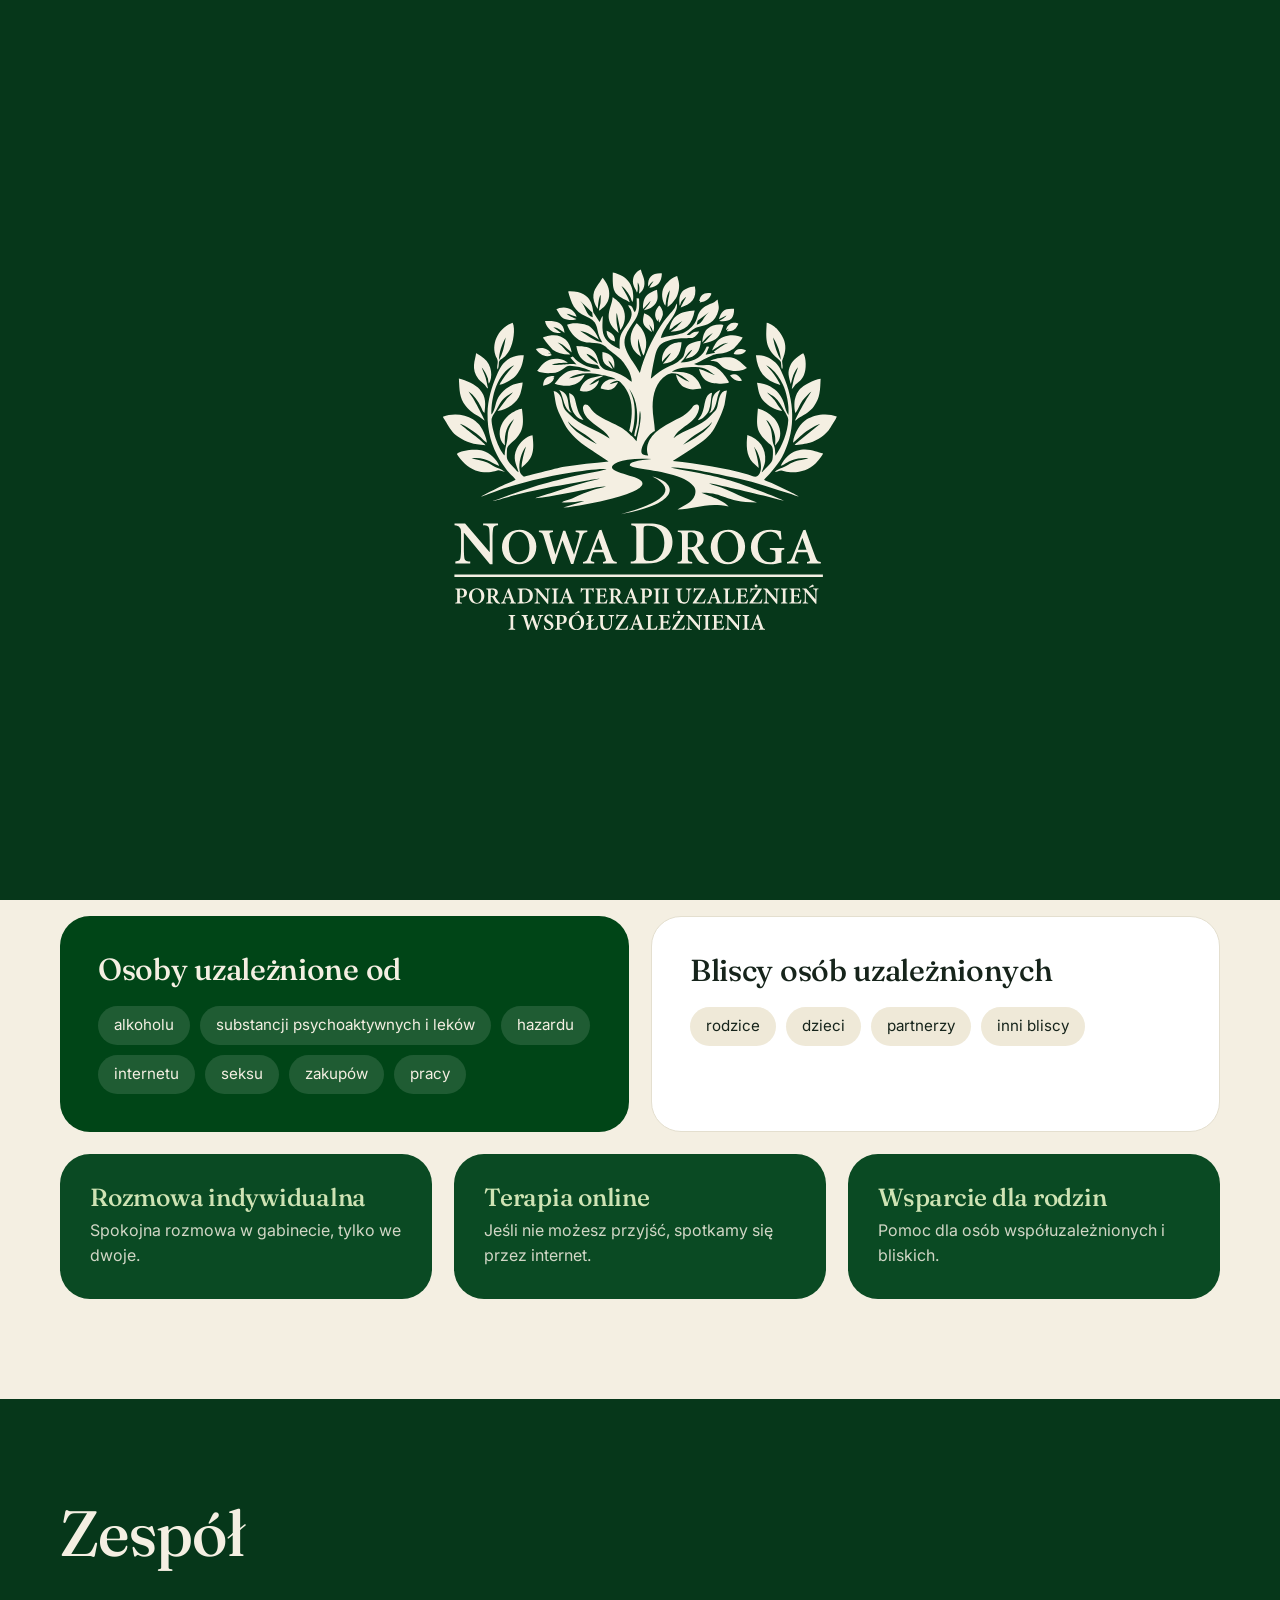
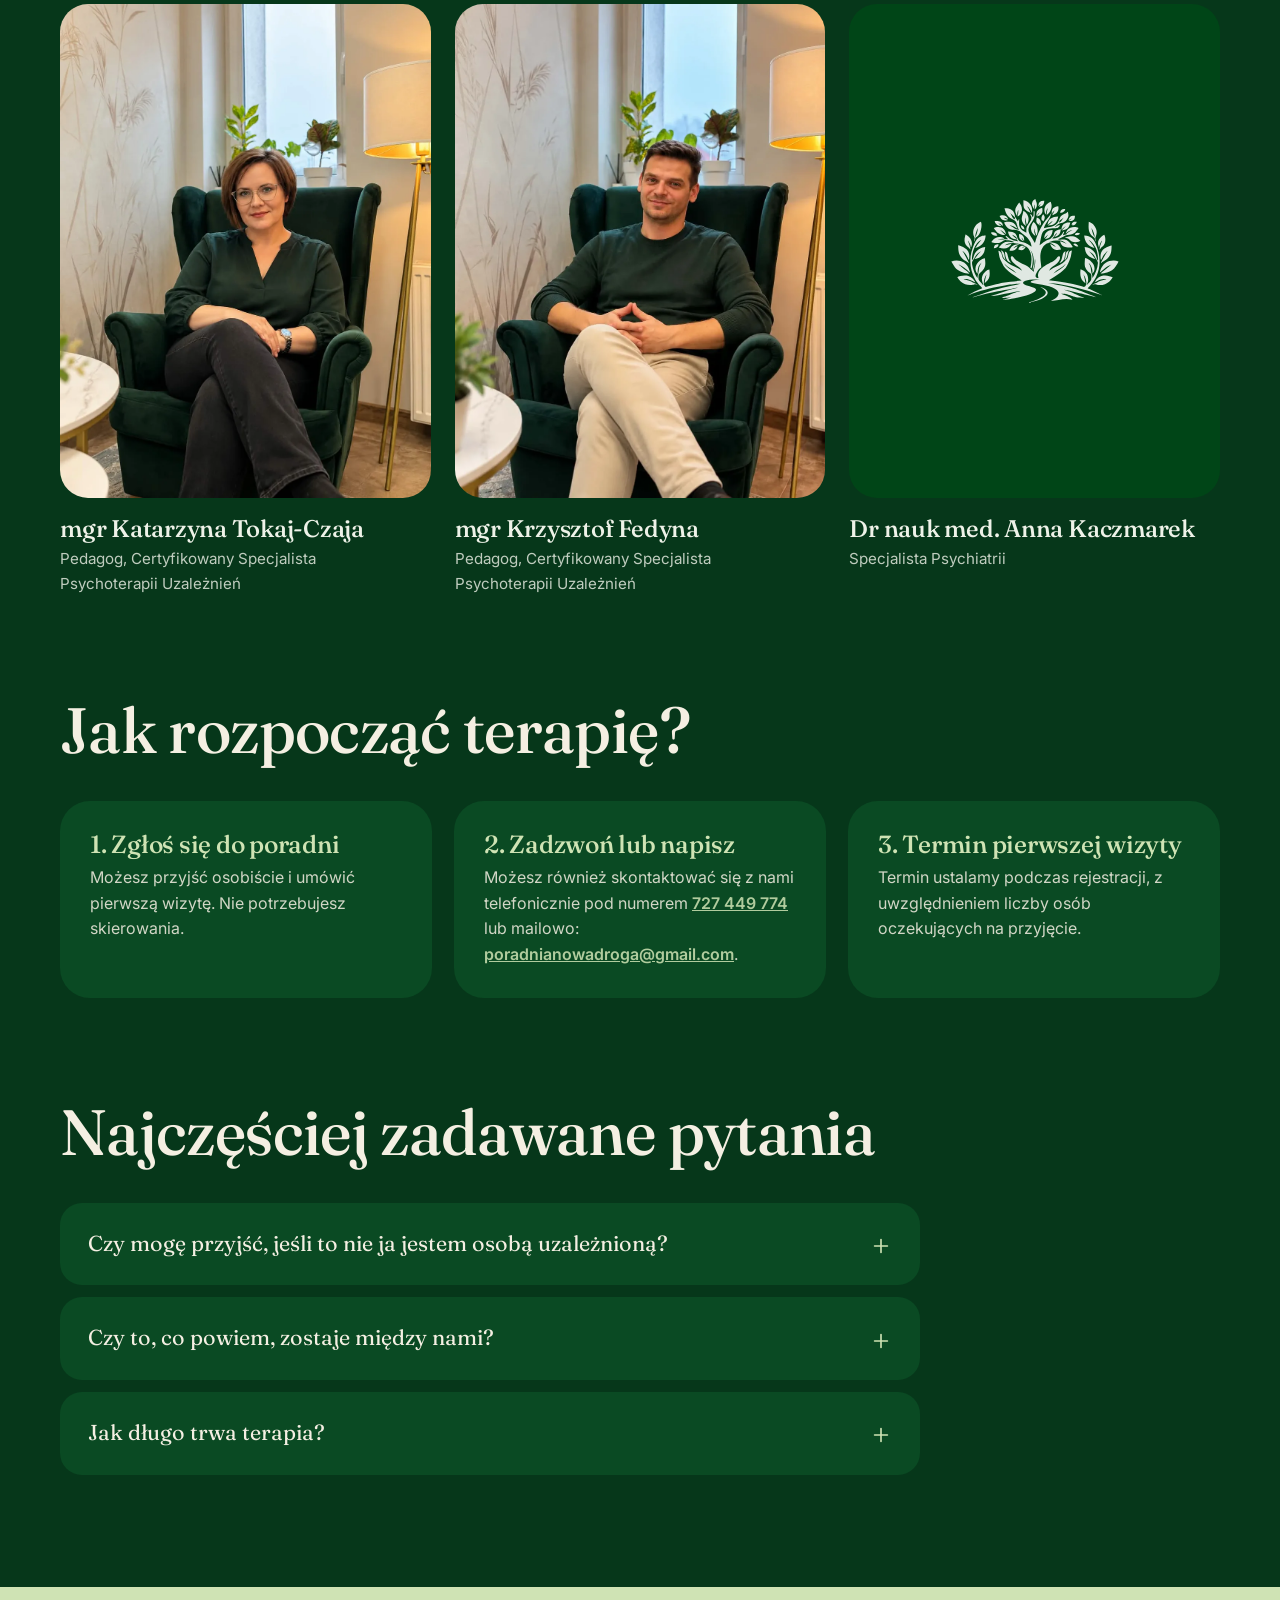
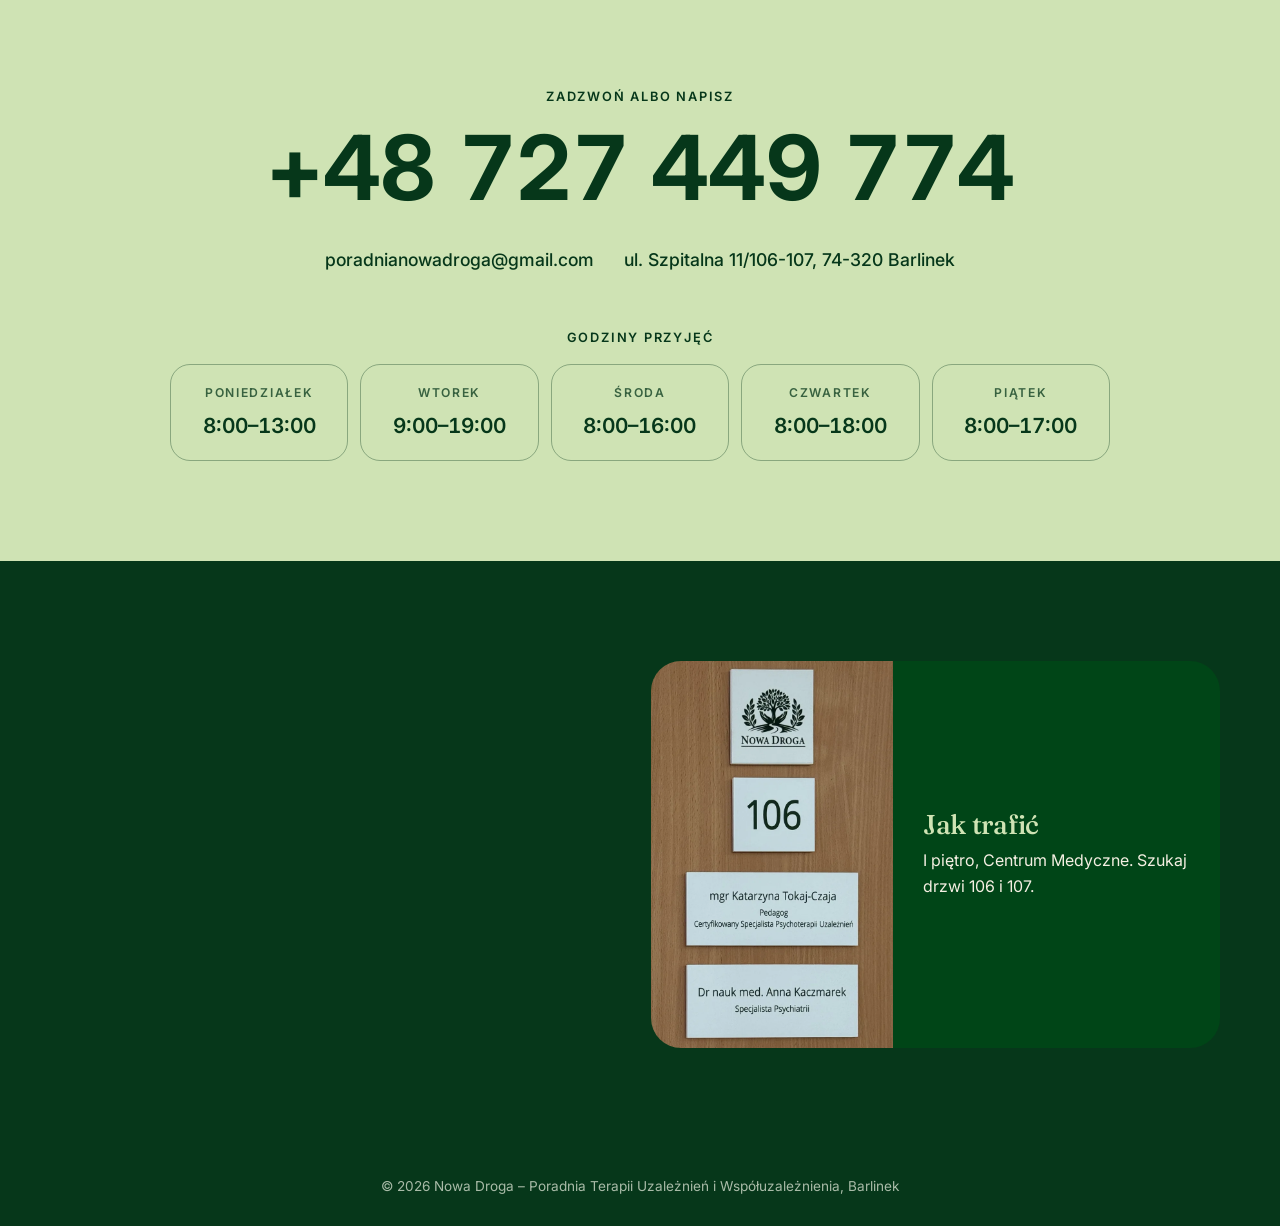
==== index.html @ 42604ac2 "C2: nowe zdjecie gabinetu w hero (wybor Kasi) Co-Authored-By: Claude Sonnet 5.5 <noreply@anthropic.c" ====
<!DOCTYPE html>
<html lang="pl">
<head>
<meta charset="UTF-8">
<meta name="viewport" content="width=device-width, initial-scale=1">
<title>Nowa Droga – Poradnia Terapii Uzależnień i Współuzależnienia | Barlinek</title>
<meta name="description" content="Poradnia terapii uzależnień i współuzależnienia w Barlinku. Wizyty refundowane przez NFZ, bez skierowania. Katarzyna Tokaj-Czaja, Krzysztof Fedyna, Anna Kaczmarek.">
<meta name="theme-color" content="#06371a">
<meta name="color-scheme" content="only light">
<meta name="supported-color-schemes" content="light">
<link rel="icon" href="src/favicon/favicon.svg" type="image/svg+xml">
<link rel="icon" href="src/favicon/favicon.ico" sizes="any">
<link rel="apple-touch-icon" href="src/favicon/apple-touch-icon.png">
<link rel="manifest" href="src/favicon/site.webmanifest">
<link rel="canonical" href="https://nowadroga-katarzyna-tokaj-czaja.pl/">
<meta property="og:type" content="website">
<meta property="og:url" content="https://nowadroga-katarzyna-tokaj-czaja.pl/">
<meta property="og:title" content="Nowa Droga – Poradnia Terapii Uzależnień i Współuzależnienia">
<meta property="og:description" content="Wizyty refundowane przez NFZ, bez skierowania. Barlinek, ul. Szpitalna 11/106-107.">
<meta property="og:image" content="https://nowadroga-katarzyna-tokaj-czaja.pl/src/zdjecia/gabinet-1.webp">
<link rel="preconnect" href="https://fonts.googleapis.com">
<link rel="preconnect" href="https://fonts.gstatic.com" crossorigin>
<link href="https://fonts.googleapis.com/css2?family=Fraunces:ital,opsz,wght@0,9..144,400;0,9..144,500;1,9..144,400&family=Inter:wght@400;500;600&display=swap" rel="stylesheet">
<style>
:root{--loader-bg:#06371a;--loader-fg:#f4efe2}

*,*::before,*::after{box-sizing:border-box}
:root{color-scheme:only light}
html{scroll-behavior:smooth;-webkit-text-size-adjust:100%}
body{margin:0;font-family:var(--sans);color:var(--ink);background:var(--bg);line-height:1.6;-webkit-font-smoothing:antialiased}
img{max-width:100%;height:auto;display:block}
a{color:inherit}
h1,h2,h3,p,ul{margin:0}
ul{padding:0;list-style:none}
.wrap{width:min(1160px,100% - 40px);margin-inline:auto}
.sr{position:absolute;width:1px;height:1px;overflow:hidden;clip:rect(0 0 0 0);white-space:nowrap}
:focus-visible{outline:2px solid var(--accent);outline-offset:3px}
.mk{display:block;background:currentColor;-webkit-mask:var(--m) center/contain no-repeat;mask:var(--m) center/contain no-repeat}
.mk-logo{--m:url(src/logo/logo.svg);aspect-ratio:309/282}
.mk-znak{--m:url(src/logo/znak.svg);aspect-ratio:309/193}
/* loader */
.loader{position:fixed;inset:0;z-index:200;display:none;place-items:center;background:var(--loader-bg);color:var(--loader-fg);cursor:pointer;transition:opacity .6s ease}
html.loading .loader{display:grid}
.loader.out{opacity:0;pointer-events:none}
.loader .mk{width:min(74vw,400px);animation:lg 1.3s cubic-bezier(.2,.7,.2,1) both}
@keyframes lg{from{opacity:0;transform:translateY(14px) scale(.94)}to{opacity:1;transform:none}}
html.loading body{overflow:hidden}
/* reveal */
html.js .rv{opacity:0;transform:translateY(22px);transition:opacity .8s ease,transform .8s ease}
html.js .rv.in{opacity:1;transform:none}
/* faq */
details>summary{list-style:none;cursor:pointer}
details>summary::-webkit-details-marker{display:none}
.ic{width:22px;height:22px;flex:none}
.ic svg{width:100%;height:100%}
@media (prefers-reduced-motion:reduce){html{scroll-behavior:auto}html.js .rv{opacity:1;transform:none;transition:none}.loader .mk{animation:none}}


:root{--bg:#06371a;--ink:#eef2e8;--g:#004517;--deep:#06371a;--deep2:#0a4a23;--cream:#f4efe2;--lime:#cfe3b4;--accent:#cfe3b4;--serif:'Fraunces',Georgia,serif;--sans:'Inter',system-ui,sans-serif}
body{background:var(--deep)}
h1,h2,h3{font-family:var(--serif);font-weight:500;line-height:1.05;margin:0;letter-spacing:-.01em}
header{position:sticky;top:0;z-index:50;background:rgba(6,55,26,.88);backdrop-filter:blur(12px);border-bottom:1px solid rgba(255,255,255,.1)}
.nav{display:flex;align-items:center;justify-content:space-between;height:70px;gap:20px}
.brand{display:flex;align-items:center;gap:12px;text-decoration:none;color:var(--cream)}
.brand .mk{width:44px}
.brand b{font-family:var(--serif);font-weight:500;font-size:1.35rem}
.links{display:flex;align-items:center;gap:26px;font-size:.92rem}
.links a{text-decoration:none;color:#dfe8d6}
.links a:hover{color:#fff}
.btn{display:inline-flex;align-items:center;gap:10px;padding:.85rem 1.4rem;border-radius:999px;background:var(--lime);color:var(--deep)!important;text-decoration:none;font-weight:600;font-size:.95rem;transition:transform .2s}
.btn:hover{transform:translateY(-2px)}
.btn .ic{width:18px;height:18px}
.btn.o{background:transparent;color:var(--cream)!important;border:1px solid rgba(255,255,255,.4)}
.burger{display:none;background:none;border:0;padding:8px;color:var(--cream)}
.burger span{display:block;width:24px;height:2px;background:currentColor;margin:5px 0}
.nfz{background:var(--lime);color:var(--deep);text-align:center;font-weight:600;font-size:.88rem;padding:.55rem 1rem}
.hero{padding:70px 0 90px;color:var(--cream)}
.hero .wrap{display:grid;grid-template-columns:1.1fr .9fr;gap:60px;align-items:center}
.hero h1{font-size:clamp(3.2rem,7.4vw,6.6rem);margin-bottom:24px}
.hero h1{color:#fff}
.hero p{font-size:1.18rem;opacity:.88;max-width:none;text-wrap:balance;margin-bottom:34px}
.cta{display:flex;flex-wrap:wrap;gap:14px}
.arch{border-radius:28px;overflow:hidden;aspect-ratio:4/3;box-shadow:0 0 0 12px rgba(255,255,255,.06)}
.arch img{width:100%;height:100%;object-fit:cover}
.light{background:var(--cream);color:#16241b}
.light h2,.light h3{color:var(--g)}
section.s{padding:100px 0}
h2.big{font-size:clamp(2.4rem,5vw,4.2rem);margin-bottom:38px}
.two{display:grid;grid-template-columns:1fr 1fr;gap:22px}
.box{border-radius:30px;padding:38px;background:var(--g);color:var(--cream)}
.box.l{background:#fff;color:#16241b;border:1px solid #e4dfcf}
.box h3{font-size:1.9rem;margin-bottom:20px;color:inherit}
.box ul{display:flex;flex-wrap:wrap;gap:10px}
.box li{padding:.45rem 1rem;border-radius:999px;background:rgba(255,255,255,.12);font-size:.95rem}
.box.l li{background:#efe9d8}
.trio{display:grid;grid-template-columns:repeat(3,1fr);gap:22px;margin-top:22px}
.trio div{border-radius:30px;padding:30px;background:var(--deep2);color:var(--cream)}
.trio h3{font-size:1.55rem;margin-bottom:8px;color:var(--lime)}
.trio p{opacity:.85}
.tgrid{display:grid;grid-template-columns:repeat(3,1fr);gap:24px}
.person .pic{border-radius:28px;overflow:hidden;aspect-ratio:3/4;background:var(--g);display:grid;place-items:center}
.person .pic img{width:100%;height:100%;object-fit:cover}
.person .pic .mk{width:46%;color:rgba(255,255,255,.88)}
.person h3{font-size:1.5rem;margin:18px 0 6px}
.person p{opacity:.8;font-size:.95rem;max-width:30ch}
.pic.ph{background:var(--g)}
.faq{max-width:860px}
.faq details{background:var(--deep2);border-radius:22px;margin-bottom:12px;color:var(--cream)}
.faq summary{display:flex;justify-content:space-between;align-items:center;gap:20px;padding:24px 28px;font-family:var(--serif);font-size:1.35rem}
.faq .pl{transition:transform .3s;color:var(--lime)}
.faq details[open] .pl{transform:rotate(45deg)}
.faq details p{padding:0 28px 26px;opacity:.85;max-width:60ch}
.big-phone{background:var(--lime);color:var(--deep);padding:100px 0;text-align:center}
.big-phone p.k{font-weight:600;letter-spacing:.14em;text-transform:uppercase;font-size:.8rem;margin-bottom:12px}
.big-phone a.tel{display:block;font-family:var(--sans);font-weight:700;font-variant-numeric:lining-nums tabular-nums;letter-spacing:-.015em;font-size:clamp(2.1rem,8.2vw,5.6rem);text-decoration:none;line-height:1.1;margin-bottom:28px}
.big-phone .row{display:flex;flex-wrap:wrap;gap:12px 30px;justify-content:center;font-weight:500;font-size:1.1rem}
.big-phone a{text-decoration:none}
.hrs{margin-top:54px}
.hrs p.k{margin-bottom:16px}
.hrs ul{display:grid;grid-template-columns:repeat(5,1fr);gap:12px;max-width:940px;margin:0 auto}
.hrs li{border:1px solid rgba(6,55,26,.35);border-radius:20px;padding:18px 10px}
.hrs b{display:block;font-weight:600;font-size:.76rem;letter-spacing:.14em;text-transform:uppercase;opacity:.75;margin-bottom:6px}
.hrs span{font-family:var(--sans);font-weight:600;font-variant-numeric:lining-nums tabular-nums;font-size:1.3rem}
.steps3 a{color:var(--lime);font-weight:600}
.where{display:grid;grid-template-columns:1fr 1fr;gap:22px}
.where .map{border-radius:30px;overflow:hidden;min-height:380px}
.where iframe{width:100%;height:100%;min-height:380px;border:0}
.where .door{border-radius:30px;overflow:hidden;background:var(--g);color:var(--cream);display:grid;grid-template-columns:.85fr 1.15fr;align-items:stretch}
.where .door img{width:100%;height:100%;object-fit:cover}
.where .door div{padding:30px;align-self:center}
.where .door h3{font-size:1.7rem;color:var(--lime);margin-bottom:10px}
footer{padding:28px 0;text-align:center;font-size:.85rem;color:#a9bba8}
@media (max-width:900px){
 .links{position:absolute;left:0;right:0;top:100%;background:var(--deep);flex-direction:column;align-items:flex-start;padding:10px 20px 24px;gap:0;display:none;border-bottom:1px solid rgba(255,255,255,.1)}
 .links a{padding:14px 0;width:100%}
 .links .btn{width:auto;margin-top:8px;padding:.85rem 1.4rem}
 header.open .links{display:flex}
 .burger{display:block}
 .hero{padding:36px 0 60px}.hero .wrap{grid-template-columns:1fr;gap:40px}
 .arch{max-width:380px;order:-1;margin-inline:auto}
 .two,.trio,.tgrid,.where{grid-template-columns:1fr}.tgrid{max-width:380px;margin-inline:auto}
 .where .door{grid-template-columns:1fr}.where .door img{max-height:none;aspect-ratio:4/5;object-position:center 60%}
 section.s{padding:68px 0}
 .hrs ul{grid-template-columns:1fr;gap:8px}.hrs li{display:flex;justify-content:space-between;align-items:center;padding:14px 18px;border-radius:16px}.hrs b{margin:0}
}

</style>
<script>
(function(){var h=document.documentElement;h.classList.add('js');
try{if(sessionStorage.getItem('nd')||(window.matchMedia&&matchMedia('(prefers-reduced-motion: reduce)').matches))return;sessionStorage.setItem('nd','1')}catch(e){return}
h.classList.add('loading');
function end(){var l=document.querySelector('.loader');if(l)l.classList.add('out');setTimeout(function(){h.classList.remove('loading')},650)}
window.__ndEnd=end;setTimeout(end,2100);
})();
</script>
<script type="application/ld+json">{"@context": "https://schema.org", "@type": "MedicalBusiness", "name": "Nowa Droga – Poradnia Terapii Uzależnień i Współuzależnienia", "image": "https://nowadroga-katarzyna-tokaj-czaja.pl/src/zdjecia/gabinet-1.webp", "url": "https://nowadroga-katarzyna-tokaj-czaja.pl/", "telephone": "+48 727 449 774", "email": "poradnianowadroga@gmail.com", "address": {"@type": "PostalAddress", "streetAddress": "ul. Szpitalna 11/106-107", "addressLocality": "Barlinek", "postalCode": "74-320", "addressCountry": "PL"}, "openingHoursSpecification": [{"@type": "OpeningHoursSpecification", "dayOfWeek": "Monday", "opens": "08:00", "closes": "13:00"}, {"@type": "OpeningHoursSpecification", "dayOfWeek": "Tuesday", "opens": "09:00", "closes": "19:00"}, {"@type": "OpeningHoursSpecification", "dayOfWeek": "Wednesday", "opens": "08:00", "closes": "16:00"}, {"@type": "OpeningHoursSpecification", "dayOfWeek": "Thursday", "opens": "08:00", "closes": "18:00"}, {"@type": "OpeningHoursSpecification", "dayOfWeek": "Friday", "opens": "08:00", "closes": "17:00"}]}</script>
</head>
<body>
<div class="loader" aria-hidden="true"><div class="mk mk-logo"></div></div>
<header data-nav>
<div class="wrap nav">
<a class="brand" href="#"><span class="mk mk-znak"></span><b>Nowa Droga</b></a>
<button class="burger" data-burger aria-label="Menu" aria-expanded="false"><span></span><span></span><span></span></button>
<nav class="links" aria-label="Menu główne">
<a href="#dla-kogo">Dla kogo</a><a href="#zespol">Zespół</a><a href="#terapia">Jak zacząć</a><a href="#pytania">Pytania</a><a href="#kontakt">Kontakt</a>
<a class="btn" href="tel:+48727449774"><span class="ic"><svg viewBox="0 0 24 24" fill="none" stroke="currentColor" stroke-width="1.8" stroke-linecap="round" stroke-linejoin="round" aria-hidden="true"><path d="M22 16.9v3a2 2 0 0 1-2.2 2 19.8 19.8 0 0 1-8.6-3.1 19.5 19.5 0 0 1-6-6A19.8 19.8 0 0 1 2.1 4.2 2 2 0 0 1 4.1 2h3a2 2 0 0 1 2 1.7c.1.9.4 1.9.7 2.8a2 2 0 0 1-.5 2.1L8.1 9.9a16 16 0 0 0 6 6l1.3-1.3a2 2 0 0 1 2.1-.4c.9.3 1.8.6 2.8.7a2 2 0 0 1 1.7 2z"/></svg></span>Zadzwoń</a>
</nav>
</div>
</header>
<div class="nfz">Wizyty refundowane przez NFZ. Skierowanie nie jest potrzebne.</div>
<main>
<section class="hero"><div class="wrap">
<div>
<h1>Nowa Droga zaczyna się od rozmowy.</h1>
<p>Poradnia Terapii Uzależnień i Współuzależnienia</p>
<div class="cta"><a class="btn" href="tel:+48727449774"><span class="ic"><svg viewBox="0 0 24 24" fill="none" stroke="currentColor" stroke-width="1.8" stroke-linecap="round" stroke-linejoin="round" aria-hidden="true"><path d="M22 16.9v3a2 2 0 0 1-2.2 2 19.8 19.8 0 0 1-8.6-3.1 19.5 19.5 0 0 1-6-6A19.8 19.8 0 0 1 2.1 4.2 2 2 0 0 1 4.1 2h3a2 2 0 0 1 2 1.7c.1.9.4 1.9.7 2.8a2 2 0 0 1-.5 2.1L8.1 9.9a16 16 0 0 0 6 6l1.3-1.3a2 2 0 0 1 2.1-.4c.9.3 1.8.6 2.8.7a2 2 0 0 1 1.7 2z"/></svg></span>+48 727 449 774</a><a class="btn o" href="#pytania">Pytania</a></div>
</div>
<div class="arch"><img src="src/zdjecia/gabinet-render.webp" width="1357" height="1018" alt="Wnętrze gabinetu: dwa zielone fotele z żółtymi poduszkami, stolik i lampa przy ścianie z motywem trzcin" fetchpriority="high" decoding="async"></div>
</div></section>

<section class="s light" id="dla-kogo"><div class="wrap">
<h2 class="big rv">Dla kogo</h2>
<div class="two"><div class="box  rv"><h3>Osoby uzależnione od</h3><ul><li>alkoholu</li><li>substancji psychoaktywnych i leków</li><li>hazardu</li><li>internetu</li><li>seksu</li><li>zakupów</li><li>pracy</li></ul></div><div class="box l rv"><h3>Bliscy osób uzależnionych</h3><ul><li>rodzice</li><li>dzieci</li><li>partnerzy</li><li>inni bliscy</li></ul></div></div>
<div class="trio" style="margin-top:22px"><div class="rv"><h3>Rozmowa indywidualna</h3><p>Spokojna rozmowa w gabinecie, tylko we dwoje.</p></div><div class="rv"><h3>Terapia online</h3><p>Jeśli nie możesz przyjść, spotkamy się przez internet.</p></div><div class="rv"><h3>Wsparcie dla rodzin</h3><p>Pomoc dla osób współuzależnionych i bliskich.</p></div></div>
</div></section>

<section class="s" id="zespol"><div class="wrap">
<h2 class="big rv" style="color:var(--cream)">Zespół</h2>
<div class="tgrid"><article class="person rv"><div class="pic"><img src="src/zdjecia/kasia.webp" width="1000" height="1333" alt="Katarzyna Tokaj-Czaja w fotelu w gabinecie poradni" loading="lazy" decoding="async"></div><h3>mgr Katarzyna Tokaj-Czaja</h3><p>Pedagog, Certyfikowany Specjalista Psychoterapii Uzależnień</p></article>
<article class="person rv"><div class="pic"><img src="src/zdjecia/krzysiek.webp" width="1000" height="1333" alt="Krzysztof Fedyna w fotelu w gabinecie poradni" loading="lazy" decoding="async"></div><h3>mgr Krzysztof Fedyna</h3><p>Pedagog, Certyfikowany Specjalista Psychoterapii Uzależnień</p></article>
<article class="person rv"><div class="pic ph"><div class="mk mk-znak"></div></div><h3>Dr nauk med. Anna Kaczmarek</h3><p>Specjalista Psychiatrii</p></article></div>
</div></section>

<section class="s steps3" id="terapia" style="padding-top:0"><div class="wrap">
<h2 class="big rv" style="color:var(--cream)">Jak rozpocząć terapię?</h2>
<div class="trio" style="margin-top:0">
<div class="rv"><h3>1. Zgłoś się do poradni</h3><p>Możesz przyjść osobiście i umówić pierwszą wizytę. Nie potrzebujesz skierowania.</p></div>
<div class="rv"><h3>2. Zadzwoń lub napisz</h3><p>Możesz również skontaktować się z nami telefonicznie pod numerem <a href="tel:+48727449774">727 449 774</a> lub mailowo: <a href="mailto:poradnianowadroga@gmail.com">poradnianowadroga@gmail.com</a>.</p></div>
<div class="rv"><h3>3. Termin pierwszej wizyty</h3><p>Termin ustalamy podczas rejestracji, z uwzględnieniem liczby osób oczekujących na przyjęcie.</p></div>
</div>
</div></section>

<section class="s" id="pytania" style="padding-top:0"><div class="wrap">
<h2 class="big rv" style="color:var(--cream)">Najczęściej zadawane pytania</h2>
<div class="faq">
<details class="rv"><summary><span>Czy mogę przyjść, jeśli to nie ja jestem osobą uzależnioną?</span><span class="ic pl"><svg viewBox="0 0 24 24" fill="none" stroke="currentColor" stroke-width="1.8" stroke-linecap="round" aria-hidden="true"><path d="M12 5v14M5 12h14"/></svg></span></summary><p>Tak. Pomagamy również bliskim osób uzależnionych oraz osobom doświadczającym trudności w relacjach z nimi.</p></details>
<details class="rv"><summary><span>Czy to, co powiem, zostaje między nami?</span><span class="ic pl"><svg viewBox="0 0 24 24" fill="none" stroke="currentColor" stroke-width="1.8" stroke-linecap="round" aria-hidden="true"><path d="M12 5v14M5 12h14"/></svg></span></summary><p>Tak. Obowiązuje nas tajemnica zawodowa. Twoje sprawy traktujemy z szacunkiem i dyskrecją, zgodnie z zasadami poufności i obowiązującymi przepisami.</p></details>
<details class="rv"><summary><span>Jak długo trwa terapia?</span><span class="ic pl"><svg viewBox="0 0 24 24" fill="none" stroke="currentColor" stroke-width="1.8" stroke-linecap="round" aria-hidden="true"><path d="M12 5v14M5 12h14"/></svg></span></summary><p>Czas terapii ustalamy indywidualnie. Zależy on od Twoich potrzeb, trudności i celów, nad którymi będziemy wspólnie pracować.</p></details>
</div>
</div></section>

<section class="big-phone" id="kontakt"><div class="wrap">
<p class="k rv">Zadzwoń albo napisz</p>
<a class="tel rv" href="tel:+48727449774">+48 727 449 774</a>
<div class="row rv"><a href="mailto:poradnianowadroga@gmail.com">poradnianowadroga@gmail.com</a><span>ul. Szpitalna 11/106-107, 74-320 Barlinek</span></div>
<div class="hrs rv"><p class="k">Godziny przyjęć</p><ul><li><b>Poniedziałek</b><span>8:00–13:00</span></li><li><b>Wtorek</b><span>9:00–19:00</span></li><li><b>Środa</b><span>8:00–16:00</span></li><li><b>Czwartek</b><span>8:00–18:00</span></li><li><b>Piątek</b><span>8:00–17:00</span></li></ul></div>
</div></section>

<section class="s"><div class="wrap where">
<div class="map rv"><iframe title="Mapa dojazdu: Szpitalna 11, Barlinek" src="https://www.google.com/maps/embed?pb=!1m18!1m12!1m3!1d2397.209769790248!2d15.21021431580601!3d53.00316997991373!2m3!1f0!2f0!3f0!3m2!1i1024!2i768!4f13.1!3m3!1m2!1s0x47a8f9b7a2a40ba3%3A0x9ef33da4596c8fc3!2sSzpitalna%2011%2C%2074-320%20Barlinek!5e0!3m2!1spl!2spl!4v1650000000000!5m2!1spl!2spl" loading="lazy" referrerpolicy="no-referrer-when-downgrade" allowfullscreen></iframe></div>
<div class="door rv"><img src="src/zdjecia/drzwi-106.webp" width="900" height="1200" alt="Drzwi poradni z numerem 106" loading="lazy" decoding="async"><div><h3>Jak trafić</h3><p>I piętro, Centrum Medyczne. Szukaj drzwi 106 i 107.</p></div></div>
</div></section>
</main>
<footer><div class="wrap">&copy; 2026 Nowa Droga – Poradnia Terapii Uzależnień i Współuzależnienia, Barlinek</div></footer>
<script>
(function(){
var l=document.querySelector('.loader');if(l)l.addEventListener('click',function(){window.__ndEnd&&window.__ndEnd()});
var hd=document.querySelector('[data-nav]'),bt=document.querySelector('[data-burger]');
if(bt&&hd){bt.addEventListener('click',function(){var o=hd.classList.toggle('open');bt.setAttribute('aria-expanded',o)});
hd.querySelectorAll('a').forEach(function(a){a.addEventListener('click',function(){hd.classList.remove('open');bt.setAttribute('aria-expanded',false)})})}
var els=document.querySelectorAll('.rv');
if('IntersectionObserver' in window){var io=new IntersectionObserver(function(es){es.forEach(function(e){if(e.isIntersecting){e.target.classList.add('in');io.unobserve(e.target)}})},{threshold:.12,rootMargin:'0px 0px -6% 0px'});els.forEach(function(e){io.observe(e)})}else{els.forEach(function(e){e.classList.add('in')})}
})();
</script>
</body>
</html>
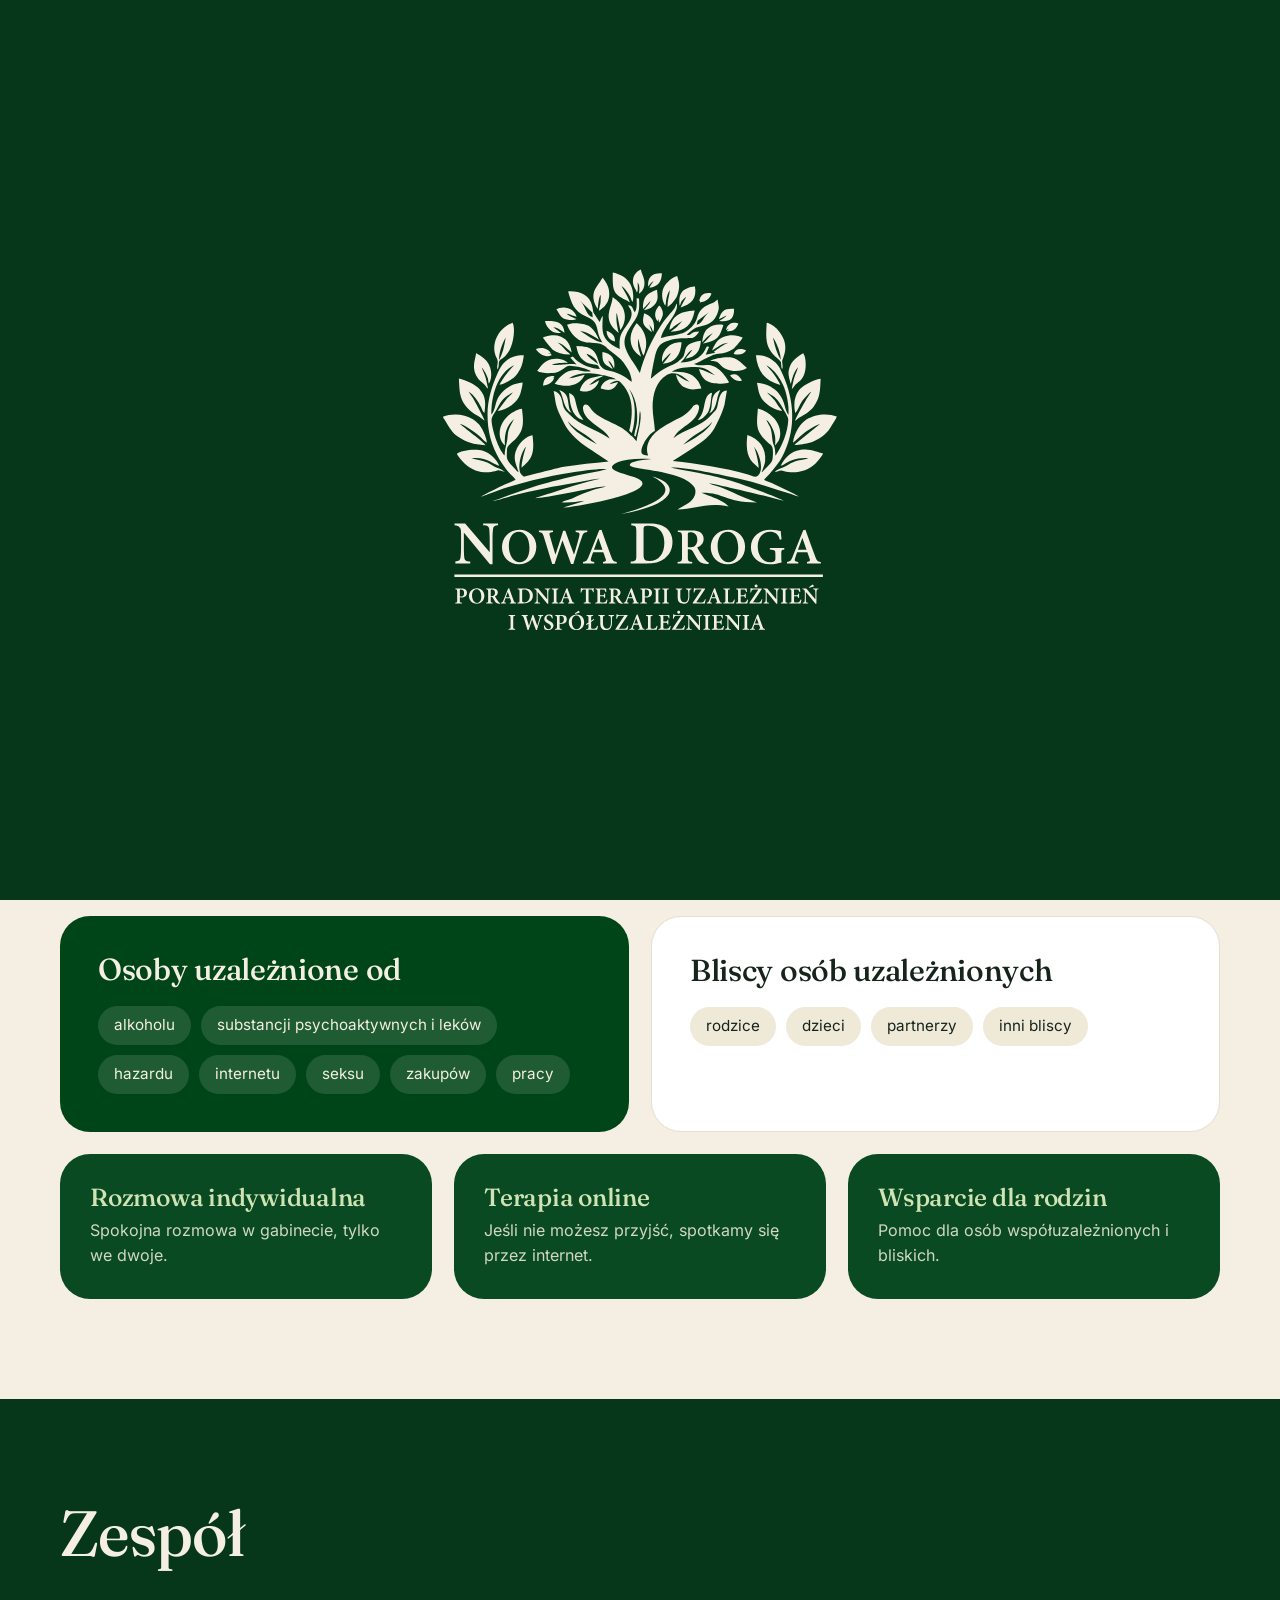
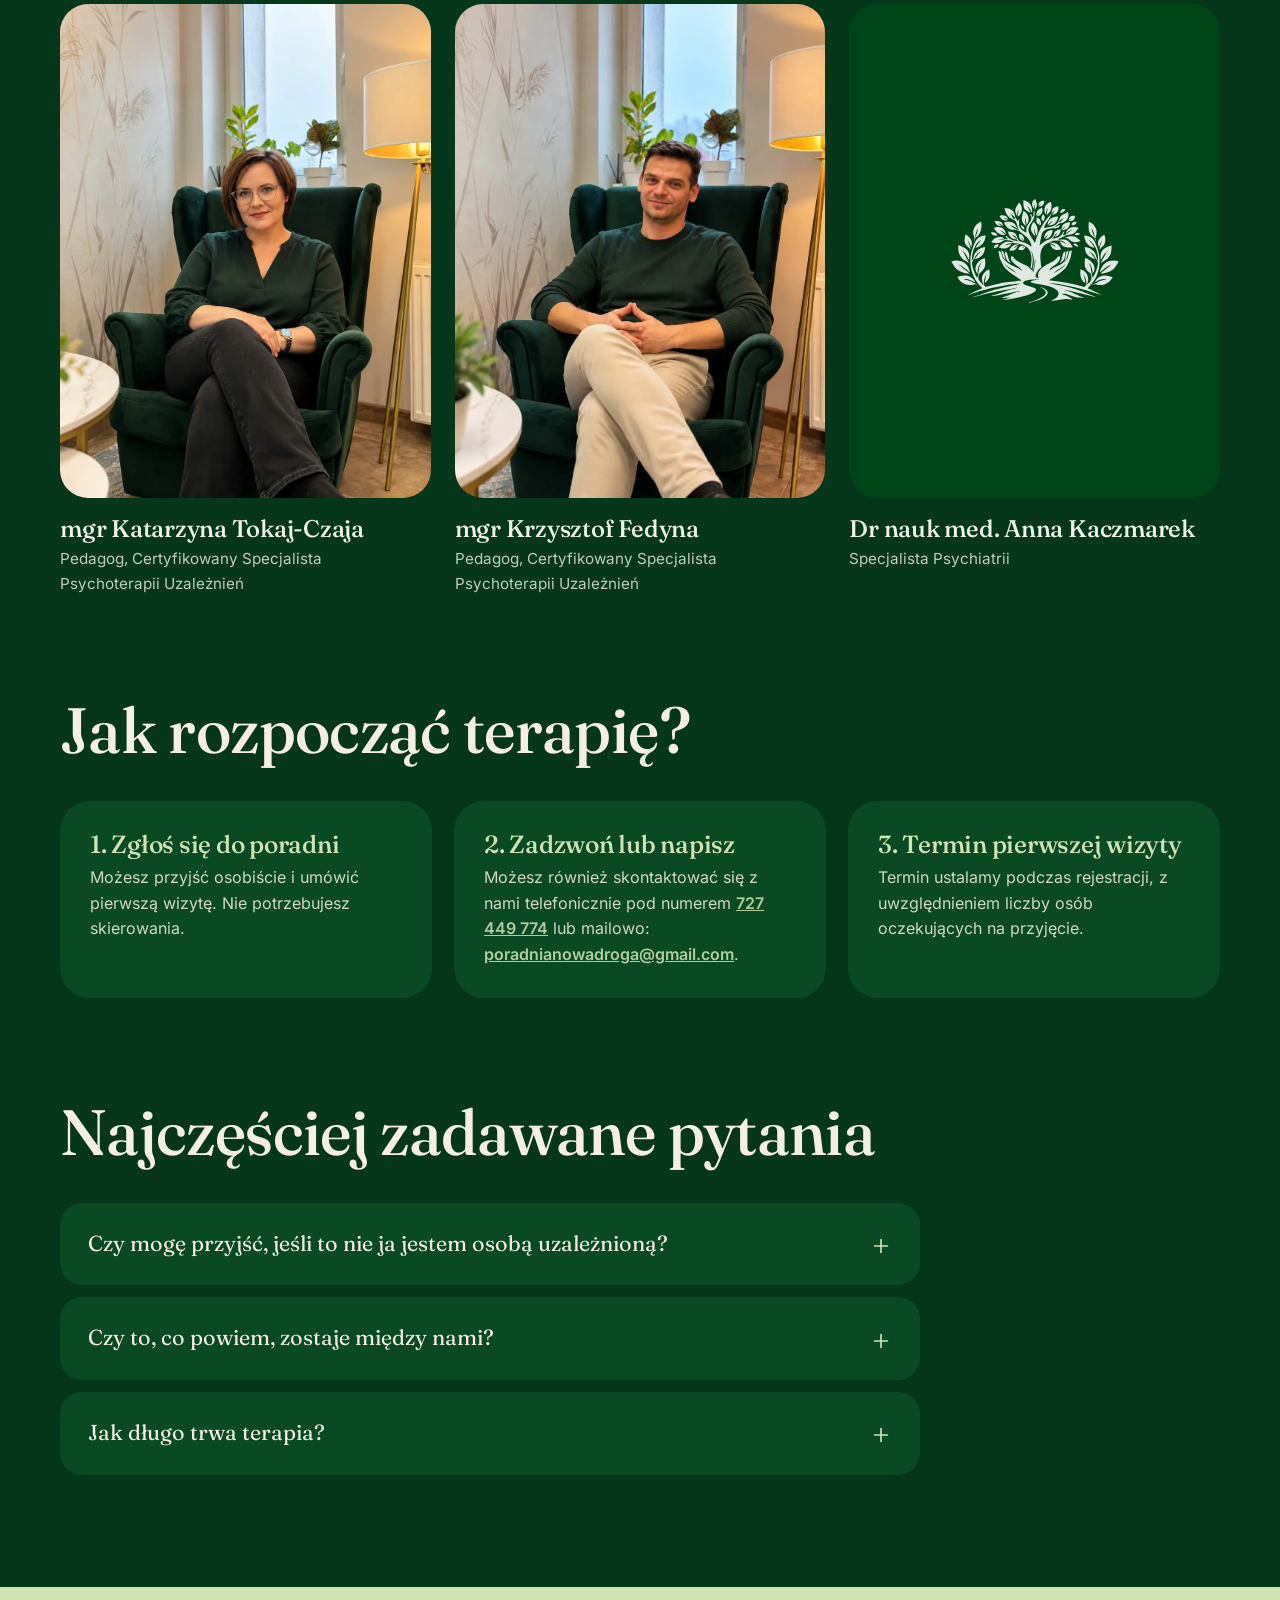
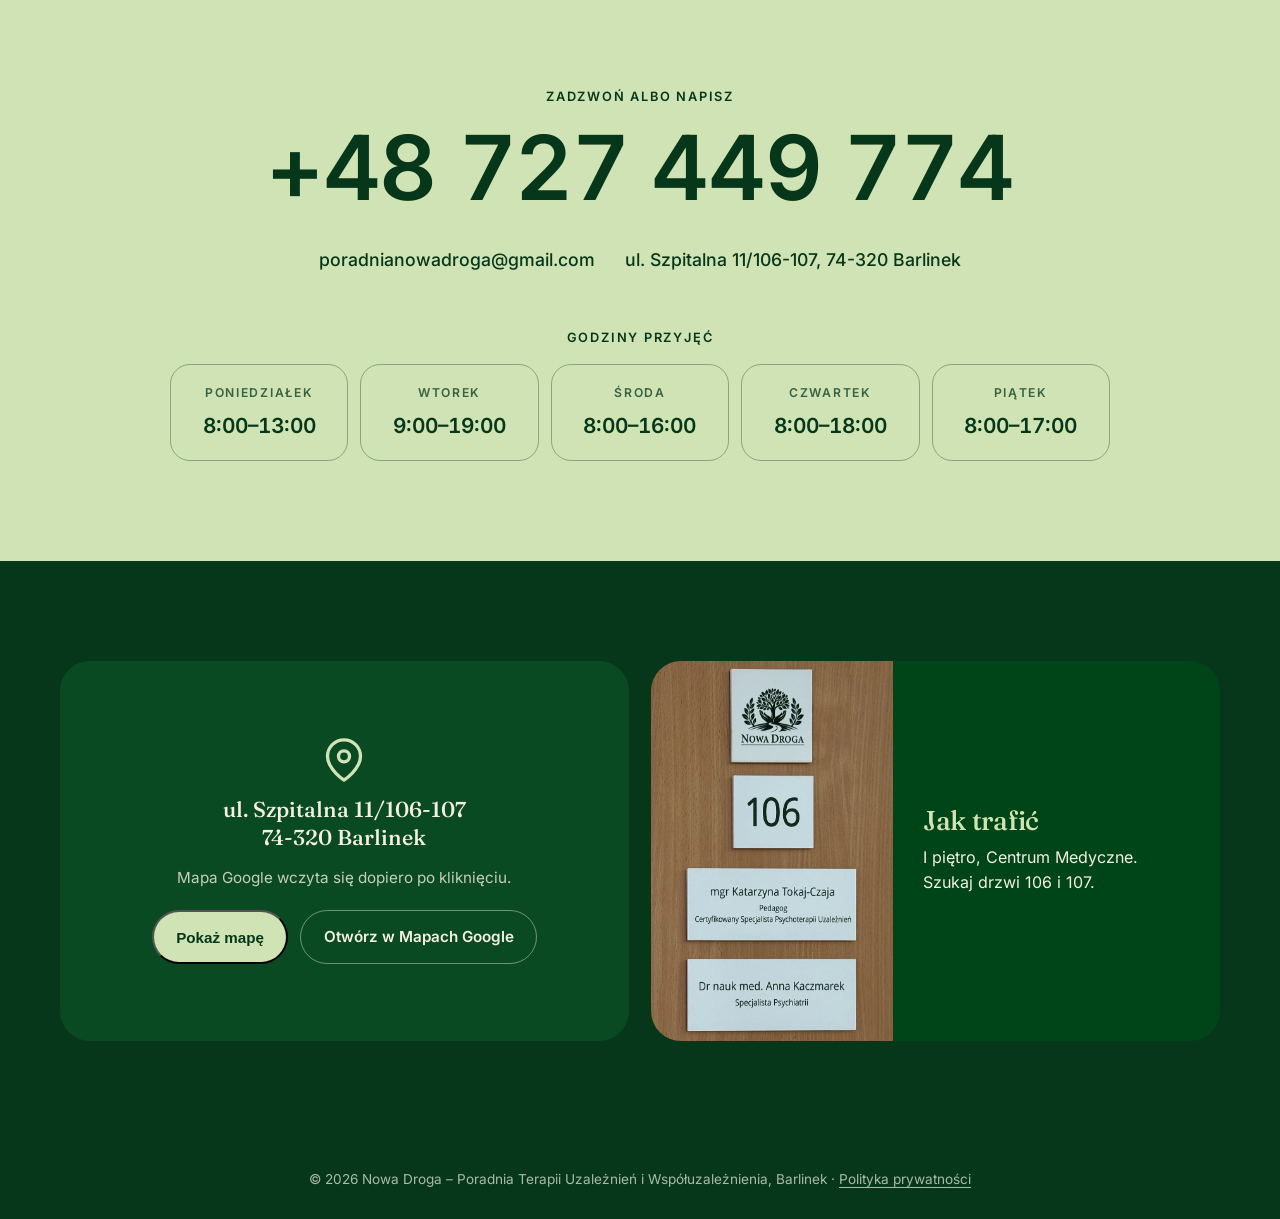
==== commit 96e8e595: "C2: wlasne czcionki, mapa na klikniecie, polityka prywatnosci Co-Authored-By: Claude Sonnet 5.5 <nor" ====
--- a/index.html
+++ b/index.html
@@ -18,10 +18,45 @@
 <meta property="og:title" content="Nowa Droga – Poradnia Terapii Uzależnień i Współuzależnienia">
 <meta property="og:description" content="Wizyty refundowane przez NFZ, bez skierowania. Barlinek, ul. Szpitalna 11/106-107.">
 <meta property="og:image" content="https://nowadroga-katarzyna-tokaj-czaja.pl/src/zdjecia/gabinet-1.webp">
-<link rel="preconnect" href="https://fonts.googleapis.com">
-<link rel="preconnect" href="https://fonts.gstatic.com" crossorigin>
-<link href="https://fonts.googleapis.com/css2?family=Fraunces:ital,opsz,wght@0,9..144,400;0,9..144,500;1,9..144,400&family=Inter:wght@400;500;600&display=swap" rel="stylesheet">
+<link rel="preload" as="font" type="font/woff2" href="/src/fonts/fraunces-latin.woff2" crossorigin>
+<link rel="preload" as="font" type="font/woff2" href="/src/fonts/inter-latin.woff2" crossorigin>
 <style>
+/* Fraunces latin-ext */
+@font-face {
+  font-family: 'Fraunces';
+  font-style: normal;
+  font-weight: 400 500;
+  font-display: swap;
+  src: url(/src/fonts/fraunces-latin-ext.woff2) format('woff2');
+  unicode-range: U+0100-02BA, U+02BD-02C5, U+02C7-02CC, U+02CE-02D7, U+02DD-02FF, U+0304, U+0308, U+0329, U+1D00-1DBF, U+1E00-1E9F, U+1EF2-1EFF, U+2020, U+20A0-20AB, U+20AD-20C4, U+2113, U+2C60-2C7F, U+A720-A7FF;
+}
+/* Fraunces latin */
+@font-face {
+  font-family: 'Fraunces';
+  font-style: normal;
+  font-weight: 400 500;
+  font-display: swap;
+  src: url(/src/fonts/fraunces-latin.woff2) format('woff2');
+  unicode-range: U+0000-00FF, U+0131, U+0152-0153, U+02BB-02BC, U+02C6, U+02DA, U+02DC, U+0304, U+0308, U+0329, U+2000-206F, U+20AC, U+2122, U+2191, U+2193, U+2212, U+2215, U+FEFF, U+FFFD;
+}
+/* Inter latin-ext */
+@font-face {
+  font-family: 'Inter';
+  font-style: normal;
+  font-weight: 400 600;
+  font-display: swap;
+  src: url(/src/fonts/inter-latin-ext.woff2) format('woff2');
+  unicode-range: U+0100-02BA, U+02BD-02C5, U+02C7-02CC, U+02CE-02D7, U+02DD-02FF, U+0304, U+0308, U+0329, U+1D00-1DBF, U+1E00-1E9F, U+1EF2-1EFF, U+2020, U+20A0-20AB, U+20AD-20C4, U+2113, U+2C60-2C7F, U+A720-A7FF;
+}
+/* Inter latin */
+@font-face {
+  font-family: 'Inter';
+  font-style: normal;
+  font-weight: 400 600;
+  font-display: swap;
+  src: url(/src/fonts/inter-latin.woff2) format('woff2');
+  unicode-range: U+0000-00FF, U+0131, U+0152-0153, U+02BB-02BC, U+02C6, U+02DA, U+02DC, U+0304, U+0308, U+0329, U+2000-206F, U+20AC, U+2122, U+2191, U+2193, U+2212, U+2215, U+FEFF, U+FFFD;
+}
 :root{--loader-bg:#06371a;--loader-fg:#f4efe2}
 
 *,*::before,*::after{box-sizing:border-box}
@@ -125,6 +160,12 @@
 .where{display:grid;grid-template-columns:1fr 1fr;gap:22px}
 .where .map{border-radius:30px;overflow:hidden;min-height:380px}
 .where iframe{width:100%;height:100%;min-height:380px;border:0}
+.mapf{display:grid;place-content:center;justify-items:center;gap:14px;text-align:center;min-height:380px;height:100%;background:var(--deep2);color:var(--cream);padding:30px}
+.mapf .ic{width:44px;height:44px;color:var(--lime)}
+.mapf strong{font-family:var(--serif);font-weight:500;font-size:1.35rem;line-height:1.3}
+.mapf p{opacity:.8;font-size:.95rem}
+.mapf .mapb{display:flex;flex-wrap:wrap;gap:12px;justify-content:center;margin-top:6px}
+footer a{color:inherit;text-underline-offset:3px}
 .where .door{border-radius:30px;overflow:hidden;background:var(--g);color:var(--cream);display:grid;grid-template-columns:.85fr 1.15fr;align-items:stretch}
 .where .door img{width:100%;height:100%;object-fit:cover}
 .where .door div{padding:30px;align-self:center}
@@ -217,11 +258,11 @@
 </div></section>
 
 <section class="s"><div class="wrap where">
-<div class="map rv"><iframe title="Mapa dojazdu: Szpitalna 11, Barlinek" src="https://www.google.com/maps/embed?pb=!1m18!1m12!1m3!1d2397.209769790248!2d15.21021431580601!3d53.00316997991373!2m3!1f0!2f0!3f0!3m2!1i1024!2i768!4f13.1!3m3!1m2!1s0x47a8f9b7a2a40ba3%3A0x9ef33da4596c8fc3!2sSzpitalna%2011%2C%2074-320%20Barlinek!5e0!3m2!1spl!2spl!4v1650000000000!5m2!1spl!2spl" loading="lazy" referrerpolicy="no-referrer-when-downgrade" allowfullscreen></iframe></div>
+<div class="map rv"><div class="mapf" data-map="https://www.google.com/maps/embed?pb=!1m18!1m12!1m3!1d2397.209769790248!2d15.21021431580601!3d53.00316997991373!2m3!1f0!2f0!3f0!3m2!1i1024!2i768!4f13.1!3m3!1m2!1s0x47a8f9b7a2a40ba3%3A0x9ef33da4596c8fc3!2sSzpitalna%2011%2C%2074-320%20Barlinek!5e0!3m2!1spl!2spl!4v1650000000000!5m2!1spl!2spl"><span class="ic"><svg viewBox="0 0 24 24" fill="none" stroke="currentColor" stroke-width="1.8" stroke-linecap="round" stroke-linejoin="round" aria-hidden="true"><path d="M21 10c0 7-9 13-9 13S3 17 3 10a9 9 0 0 1 18 0z"/><circle cx="12" cy="10" r="3"/></svg></span><strong>ul. Szpitalna 11/106-107<br>74-320 Barlinek</strong><p>Mapa Google wczyta się dopiero po kliknięciu.</p><div class="mapb"><button type="button" class="btn" data-showmap>Pokaż mapę</button><a class="btn o" href="https://www.google.com/maps/search/?api=1&amp;query=Szpitalna+11%2C+74-320+Barlinek" target="_blank" rel="noopener">Otwórz w Mapach Google</a></div></div></div>
 <div class="door rv"><img src="src/zdjecia/drzwi-106.webp" width="900" height="1200" alt="Drzwi poradni z numerem 106" loading="lazy" decoding="async"><div><h3>Jak trafić</h3><p>I piętro, Centrum Medyczne. Szukaj drzwi 106 i 107.</p></div></div>
 </div></section>
 </main>
-<footer><div class="wrap">&copy; 2026 Nowa Droga – Poradnia Terapii Uzależnień i Współuzależnienia, Barlinek</div></footer>
+<footer><div class="wrap">&copy; 2026 Nowa Droga – Poradnia Terapii Uzależnień i Współuzależnienia, Barlinek · <a href="polityka-prywatnosci/">Polityka prywatności</a></div></footer>
 <script>
 (function(){
 var l=document.querySelector('.loader');if(l)l.addEventListener('click',function(){window.__ndEnd&&window.__ndEnd()});
@@ -232,5 +273,9 @@
 if('IntersectionObserver' in window){var io=new IntersectionObserver(function(es){es.forEach(function(e){if(e.isIntersecting){e.target.classList.add('in');io.unobserve(e.target)}})},{threshold:.12,rootMargin:'0px 0px -6% 0px'});els.forEach(function(e){io.observe(e)})}else{els.forEach(function(e){e.classList.add('in')})}
 })();
 </script>
+<script>
+document.addEventListener('click',function(e){var b=e.target.closest&&e.target.closest('[data-showmap]');if(!b)return;
+var f=b.closest('[data-map]'),i=document.createElement('iframe');i.title='Mapa dojazdu: Szpitalna 11, Barlinek';i.src=f.getAttribute('data-map');i.referrerPolicy='no-referrer-when-downgrade';i.allowFullscreen=true;f.replaceWith(i)});
+</script>
 </body>
 </html>
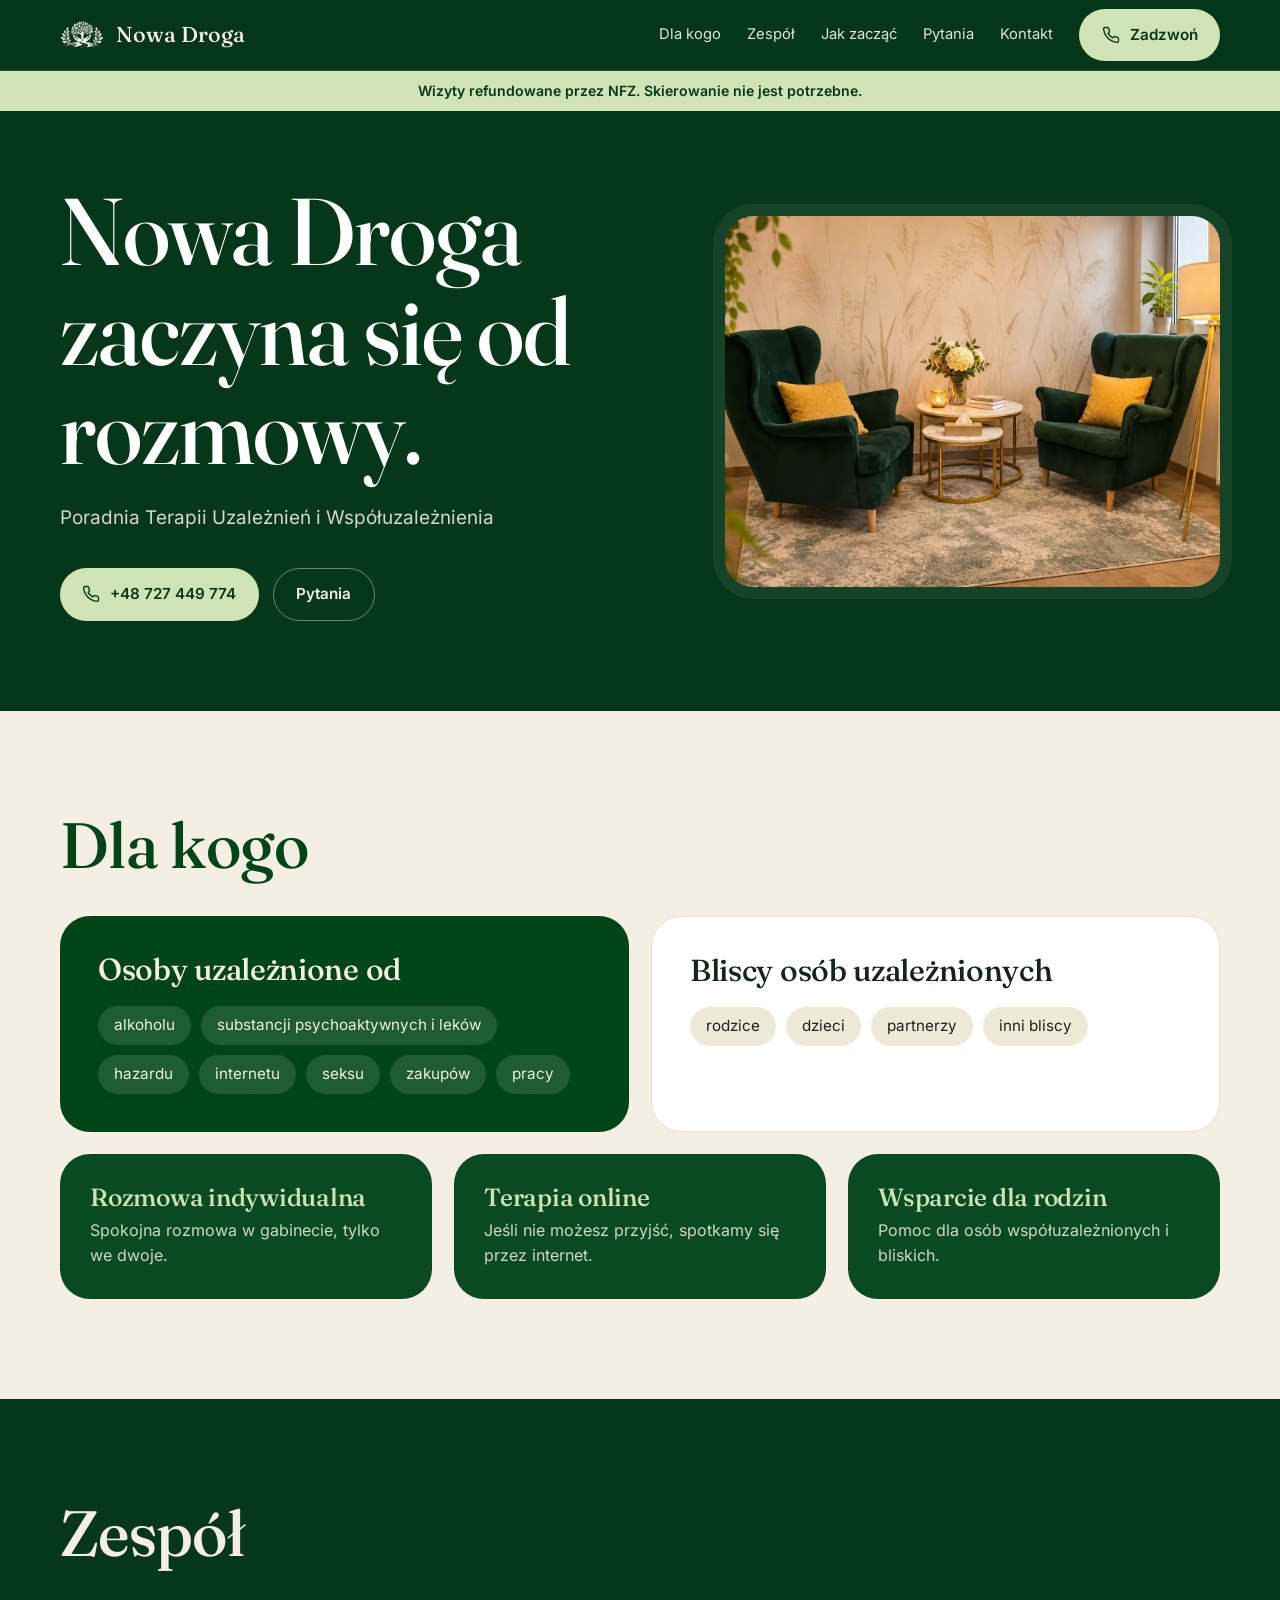
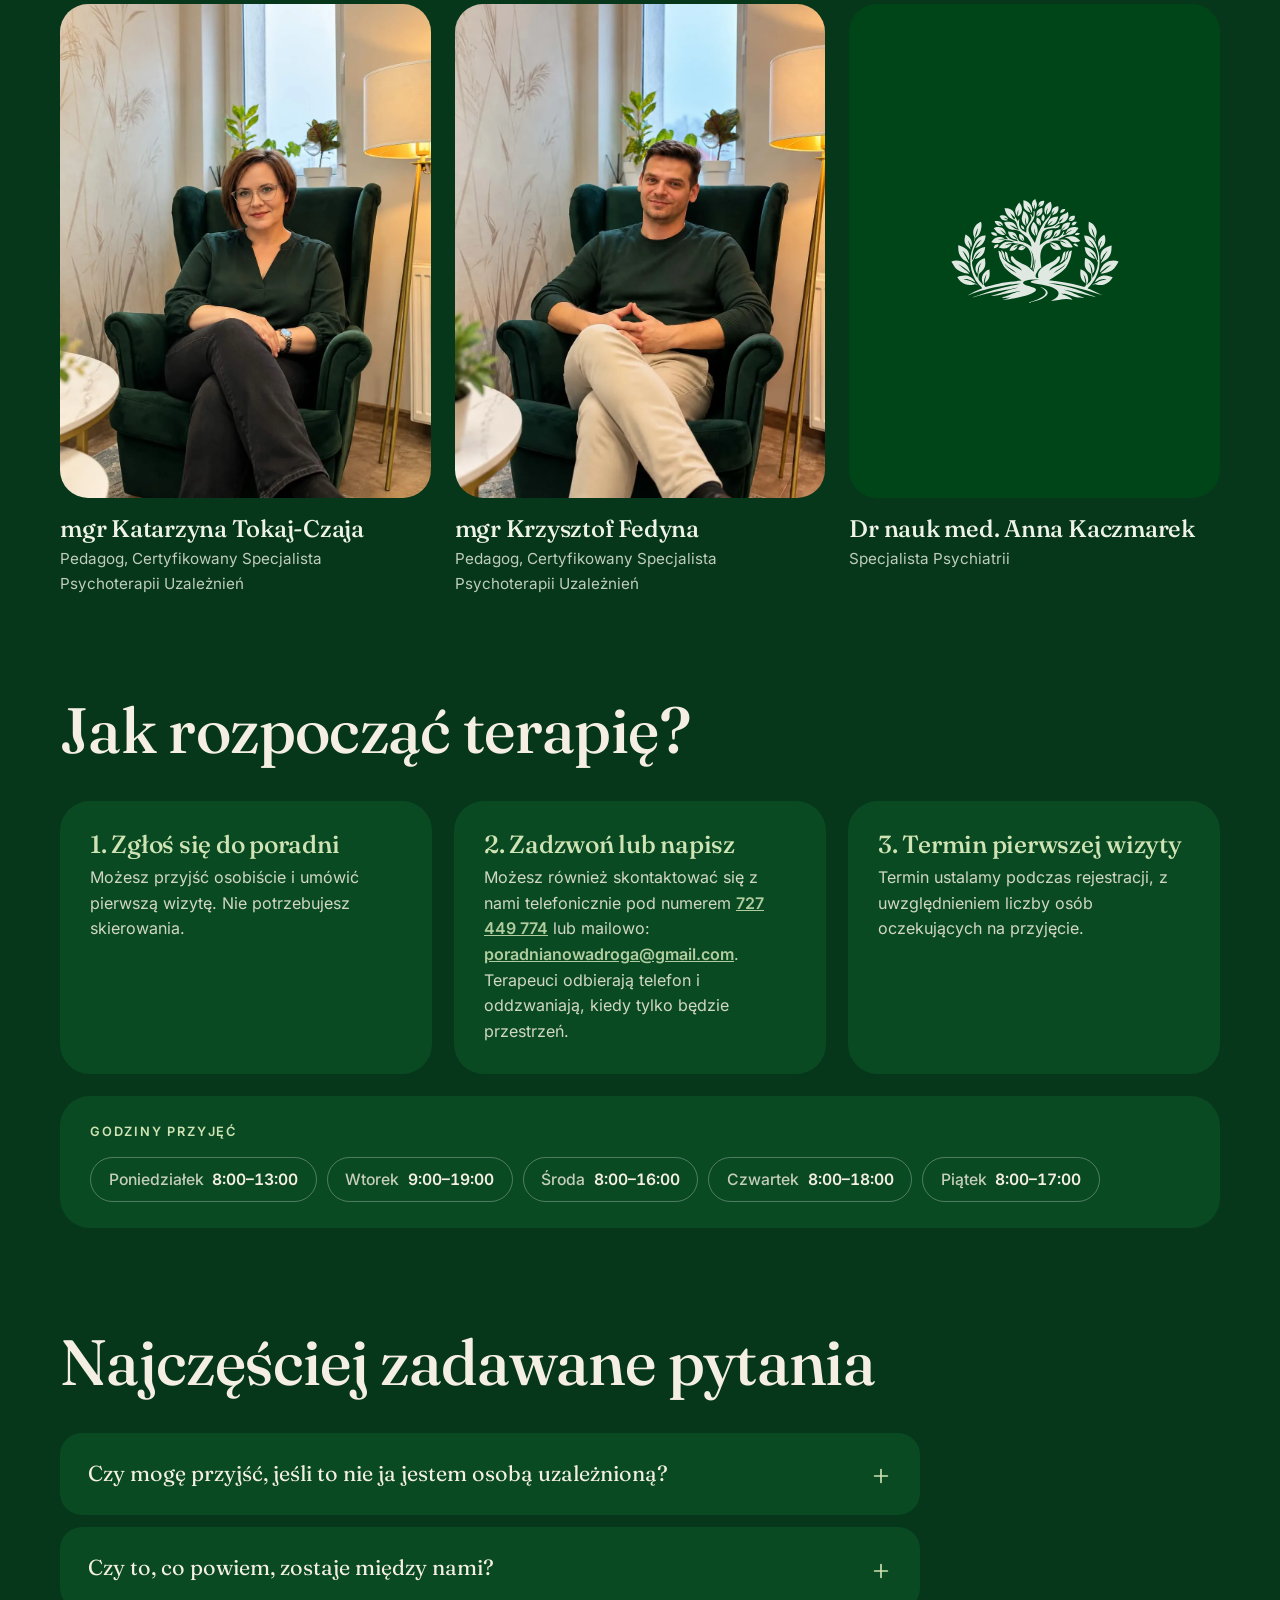
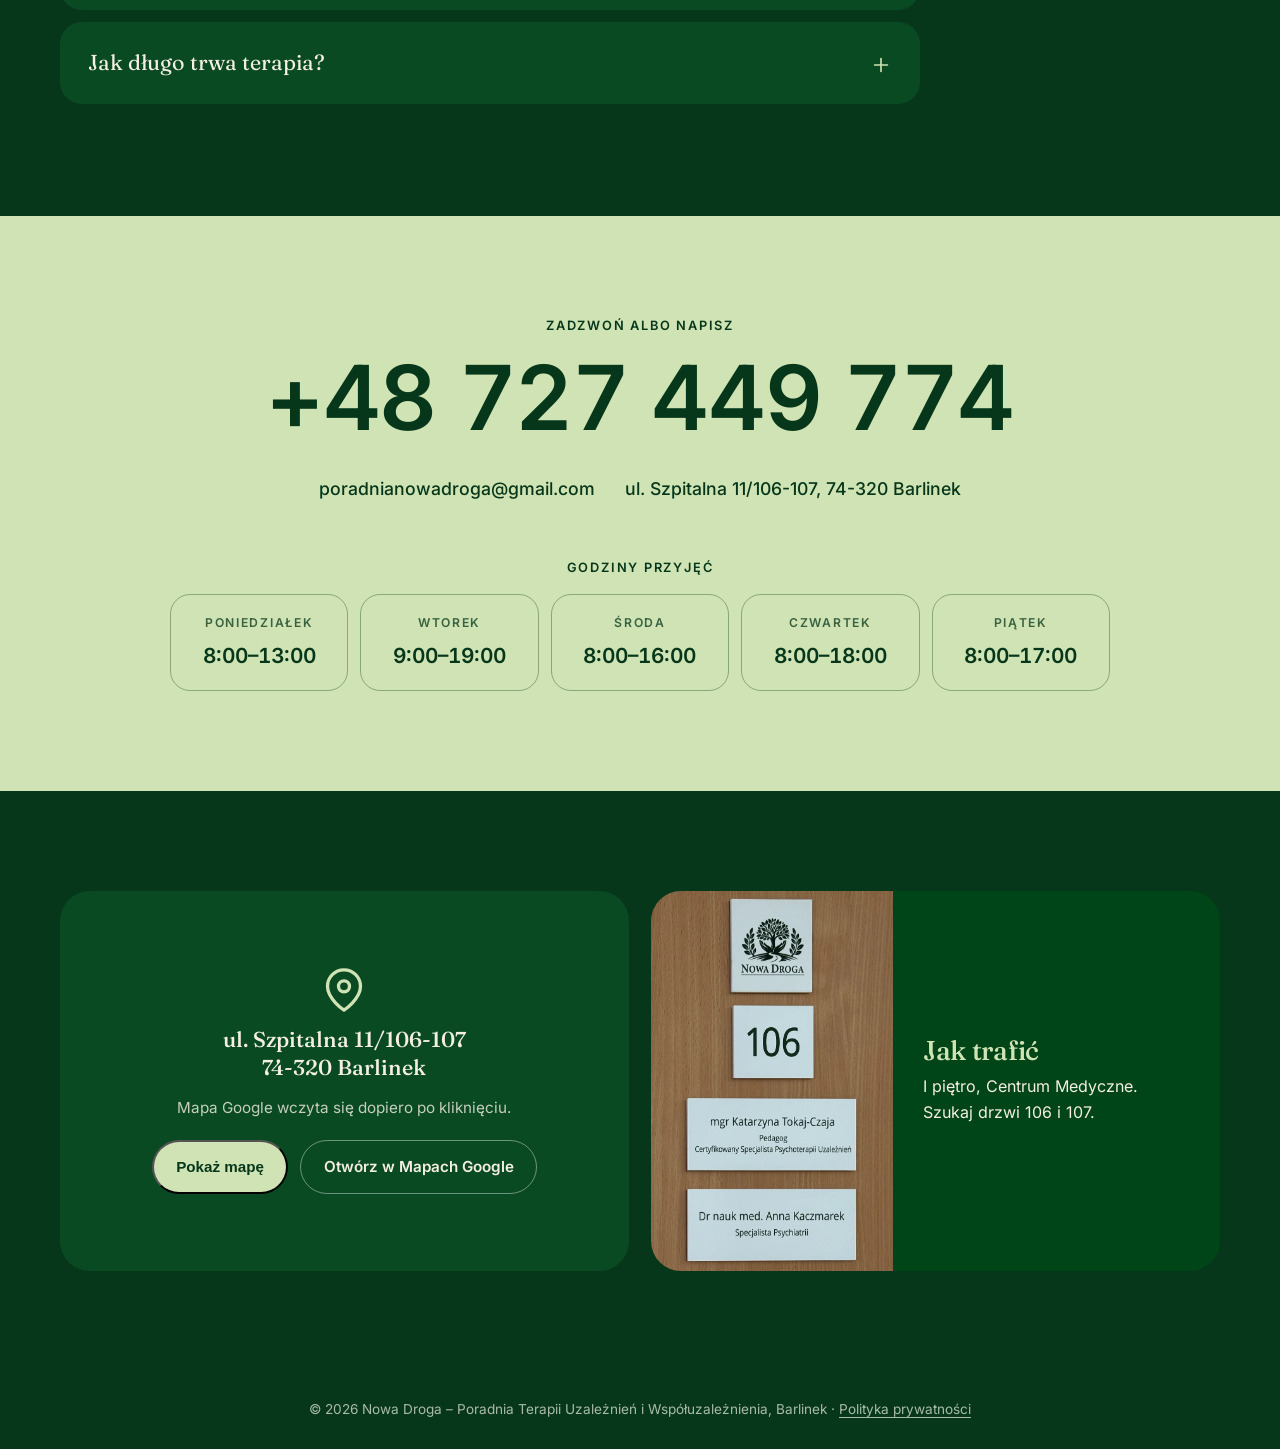
==== commit 64f0078f: "C2: informacja o telefonie i oddzwanianiu, godziny przyjec w sekcji Jak rozpoczac terapie Co-Authore" ====
--- a/index.html
+++ b/index.html
@@ -157,6 +157,12 @@
 .hrs b{display:block;font-weight:600;font-size:.76rem;letter-spacing:.14em;text-transform:uppercase;opacity:.75;margin-bottom:6px}
 .hrs span{font-family:var(--sans);font-weight:600;font-variant-numeric:lining-nums tabular-nums;font-size:1.3rem}
 .steps3 a{color:var(--lime);font-weight:600}
+.hstrip{margin-top:22px;border-radius:30px;padding:26px 30px;background:var(--deep2);color:var(--cream)}
+.hstrip p.k{font-size:.8rem;letter-spacing:.14em;text-transform:uppercase;font-weight:600;color:var(--lime);margin-bottom:14px}
+.hstrip ul{display:flex;flex-wrap:wrap;gap:10px}
+.hstrip li{border:1px solid rgba(255,255,255,.28);border-radius:999px;padding:.55rem 1.1rem;font-size:.98rem}
+.hstrip b{font-weight:500;opacity:.8;margin-right:.55em}
+.hstrip span{font-weight:600;font-variant-numeric:lining-nums tabular-nums}
 .where{display:grid;grid-template-columns:1fr 1fr;gap:22px}
 .where .map{border-radius:30px;overflow:hidden;min-height:380px}
 .where iframe{width:100%;height:100%;min-height:380px;border:0}
@@ -236,9 +242,10 @@
 <h2 class="big rv" style="color:var(--cream)">Jak rozpocząć terapię?</h2>
 <div class="trio" style="margin-top:0">
 <div class="rv"><h3>1. Zgłoś się do poradni</h3><p>Możesz przyjść osobiście i umówić pierwszą wizytę. Nie potrzebujesz skierowania.</p></div>
-<div class="rv"><h3>2. Zadzwoń lub napisz</h3><p>Możesz również skontaktować się z nami telefonicznie pod numerem <a href="tel:+48727449774">727 449 774</a> lub mailowo: <a href="mailto:poradnianowadroga@gmail.com">poradnianowadroga@gmail.com</a>.</p></div>
+<div class="rv"><h3>2. Zadzwoń lub napisz</h3><p>Możesz również skontaktować się z nami telefonicznie pod numerem <a href="tel:+48727449774">727 449 774</a> lub mailowo: <a href="mailto:poradnianowadroga@gmail.com">poradnianowadroga@gmail.com</a>. Terapeuci odbierają telefon i oddzwaniają, kiedy tylko będzie przestrzeń.</p></div>
 <div class="rv"><h3>3. Termin pierwszej wizyty</h3><p>Termin ustalamy podczas rejestracji, z uwzględnieniem liczby osób oczekujących na przyjęcie.</p></div>
 </div>
+<div class="hstrip rv"><p class="k">Godziny przyjęć</p><ul><li><b>Poniedziałek</b><span>8:00–13:00</span></li><li><b>Wtorek</b><span>9:00–19:00</span></li><li><b>Środa</b><span>8:00–16:00</span></li><li><b>Czwartek</b><span>8:00–18:00</span></li><li><b>Piątek</b><span>8:00–17:00</span></li></ul></div>
 </div></section>
 
 <section class="s" id="pytania" style="padding-top:0"><div class="wrap">
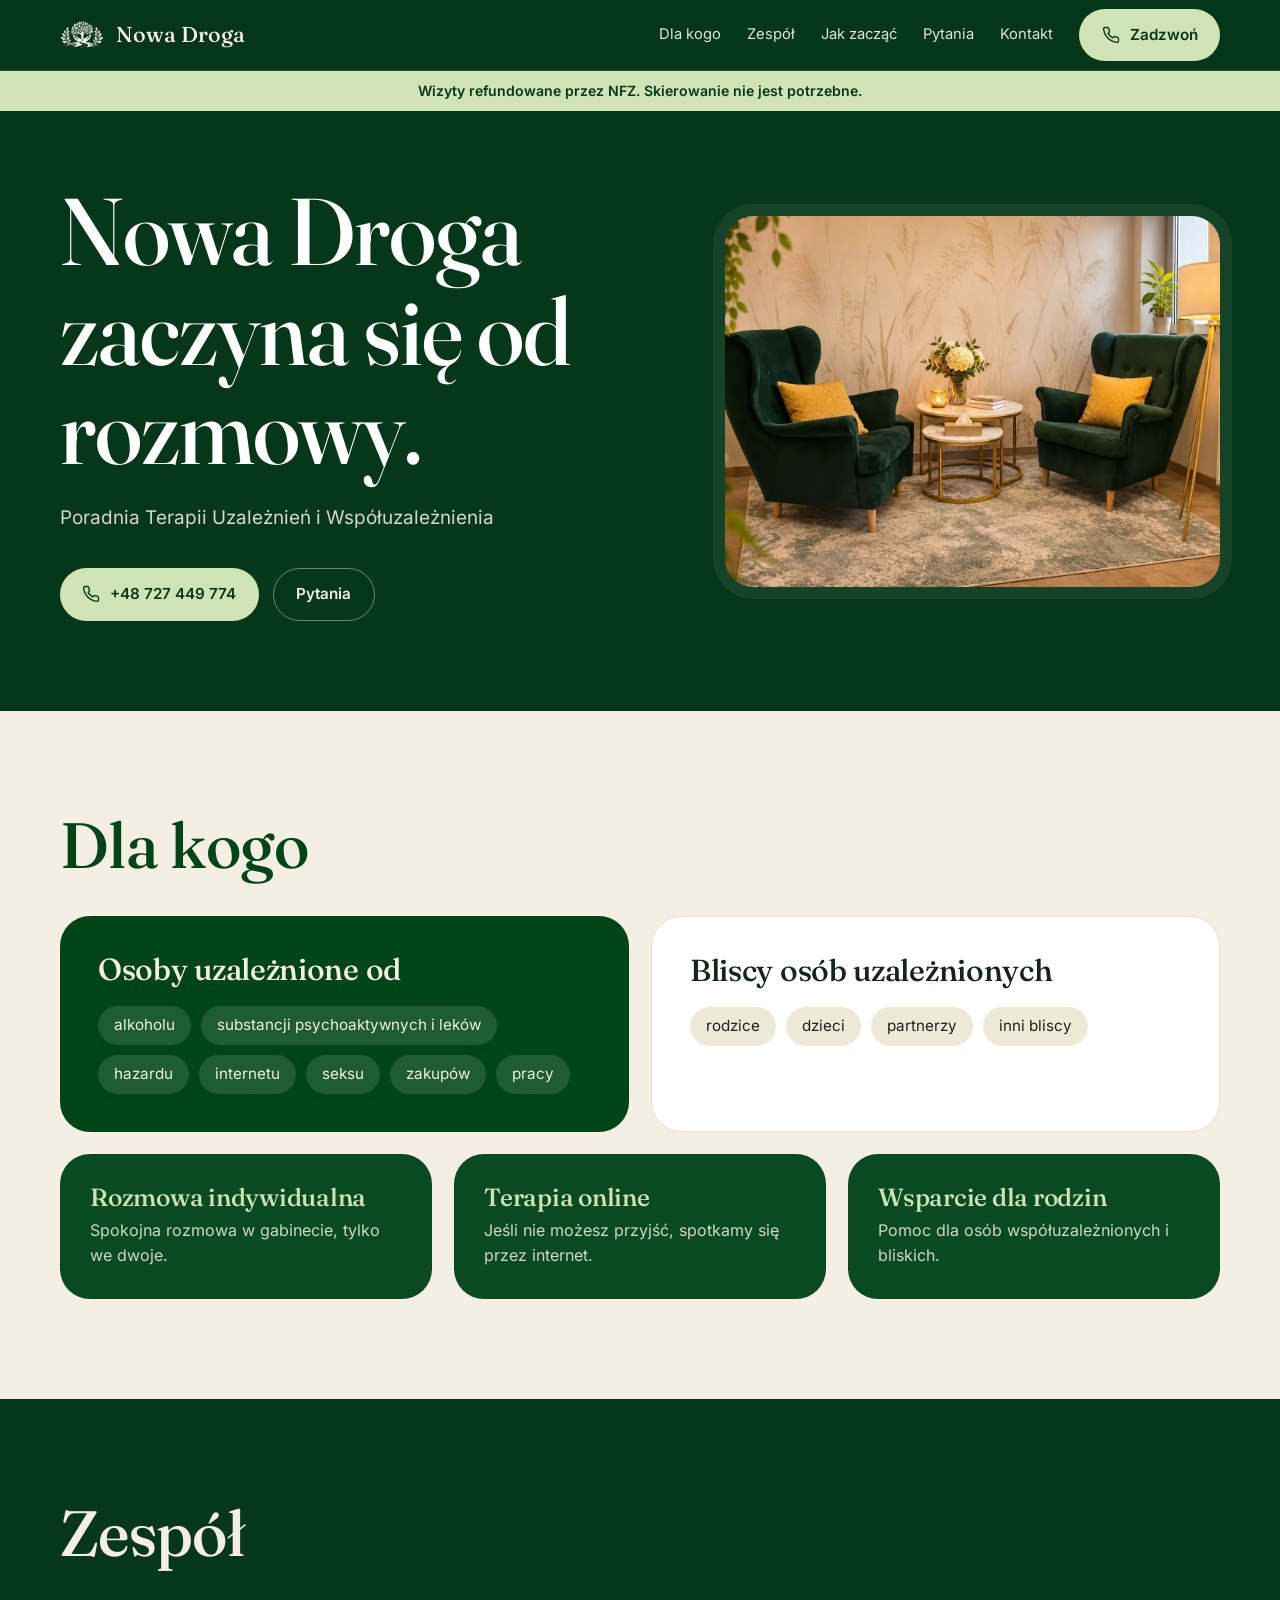
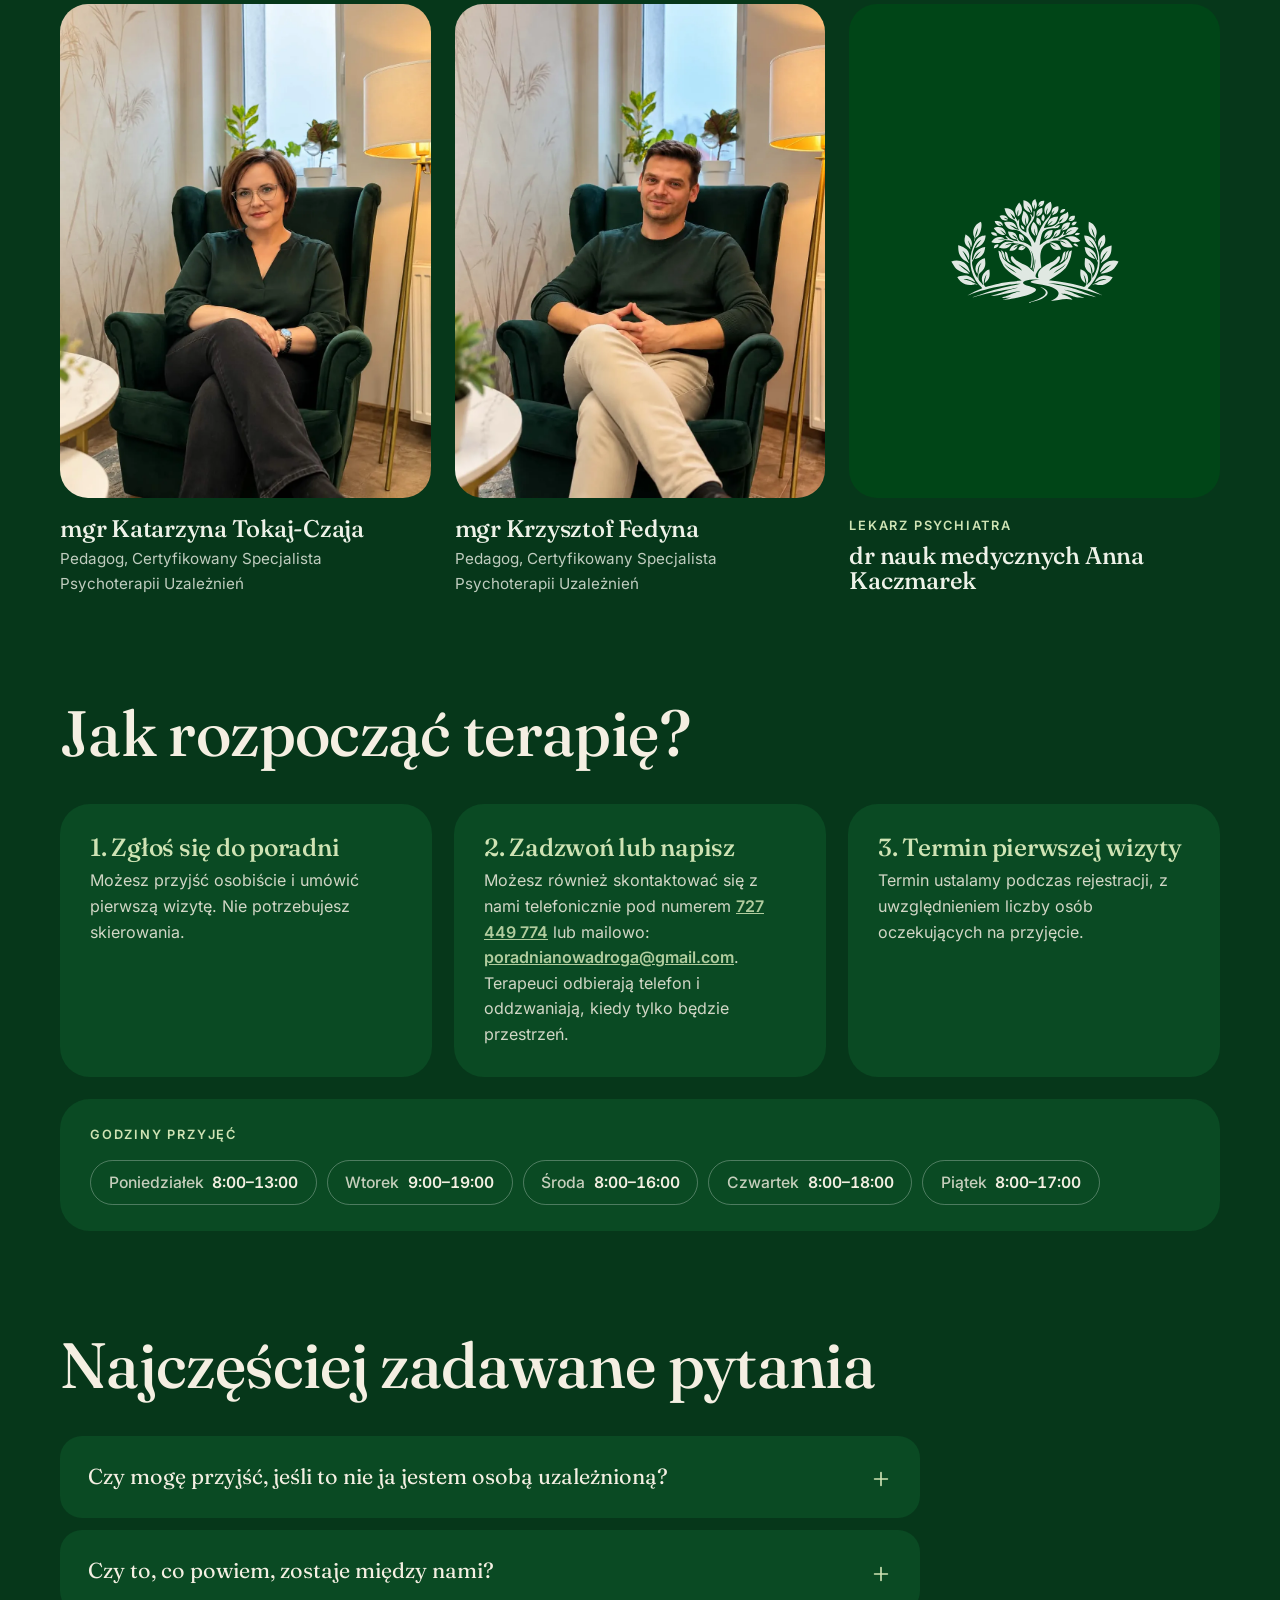
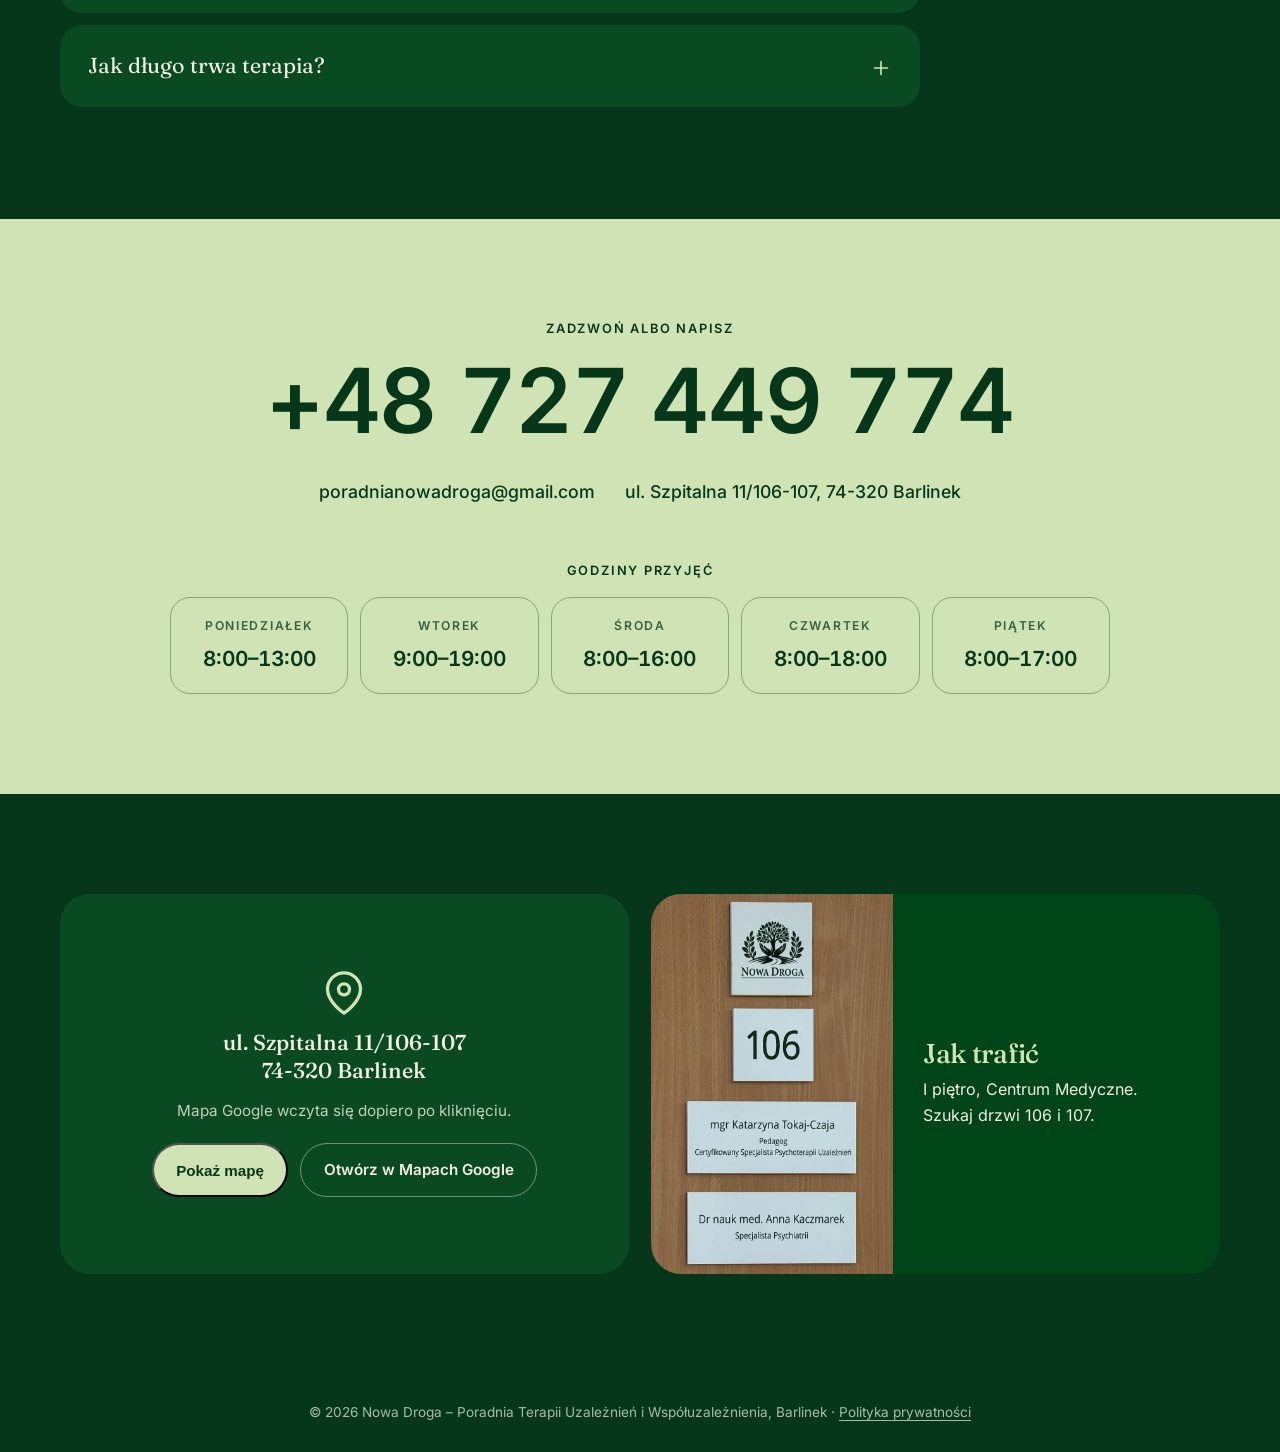
==== commit 82175e1b: "C2: Ania - Lekarz psychiatra przed tytulem, imieniem i nazwiskiem Co-Authored-By: Claude Sonnet 5.5 " ====
--- a/index.html
+++ b/index.html
@@ -138,6 +138,8 @@
 .person .pic .mk{width:46%;color:rgba(255,255,255,.88)}
 .person h3{font-size:1.5rem;margin:18px 0 6px}
 .person p{opacity:.8;font-size:.95rem;max-width:30ch}
+.person p.role{opacity:1;color:var(--lime);font-size:.8rem;font-weight:600;letter-spacing:.14em;text-transform:uppercase;margin:18px 0 6px}
+.person p.role + h3{margin-top:0}
 .pic.ph{background:var(--g)}
 .faq{max-width:860px}
 .faq details{background:var(--deep2);border-radius:22px;margin-bottom:12px;color:var(--cream)}
@@ -235,7 +237,7 @@
 <h2 class="big rv" style="color:var(--cream)">Zespół</h2>
 <div class="tgrid"><article class="person rv"><div class="pic"><img src="src/zdjecia/kasia.webp" width="1000" height="1333" alt="Katarzyna Tokaj-Czaja w fotelu w gabinecie poradni" loading="lazy" decoding="async"></div><h3>mgr Katarzyna Tokaj-Czaja</h3><p>Pedagog, Certyfikowany Specjalista Psychoterapii Uzależnień</p></article>
 <article class="person rv"><div class="pic"><img src="src/zdjecia/krzysiek.webp" width="1000" height="1333" alt="Krzysztof Fedyna w fotelu w gabinecie poradni" loading="lazy" decoding="async"></div><h3>mgr Krzysztof Fedyna</h3><p>Pedagog, Certyfikowany Specjalista Psychoterapii Uzależnień</p></article>
-<article class="person rv"><div class="pic ph"><div class="mk mk-znak"></div></div><h3>Dr nauk med. Anna Kaczmarek</h3><p>Specjalista Psychiatrii</p></article></div>
+<article class="person rv"><div class="pic ph"><div class="mk mk-znak"></div></div><p class="role">Lekarz psychiatra</p><h3>dr nauk medycznych Anna Kaczmarek</h3></article></div>
 </div></section>
 
 <section class="s steps3" id="terapia" style="padding-top:0"><div class="wrap">
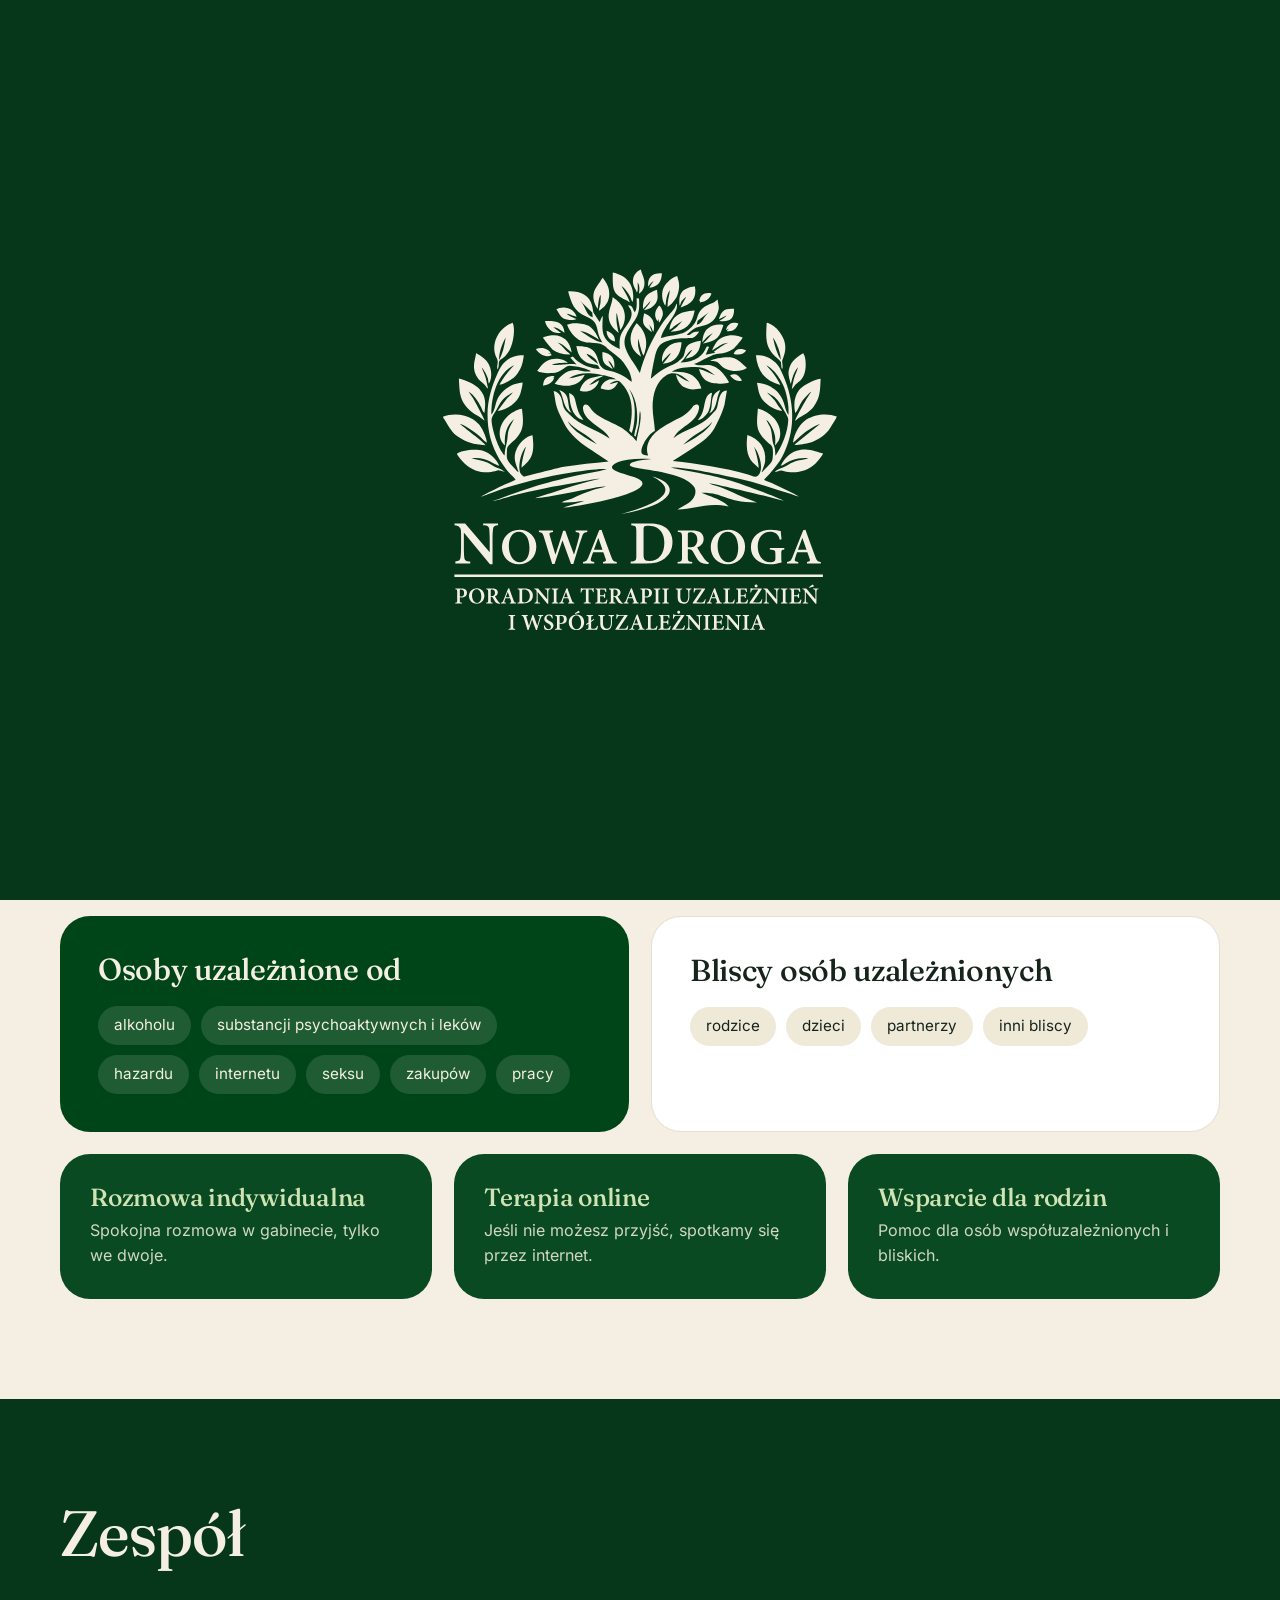
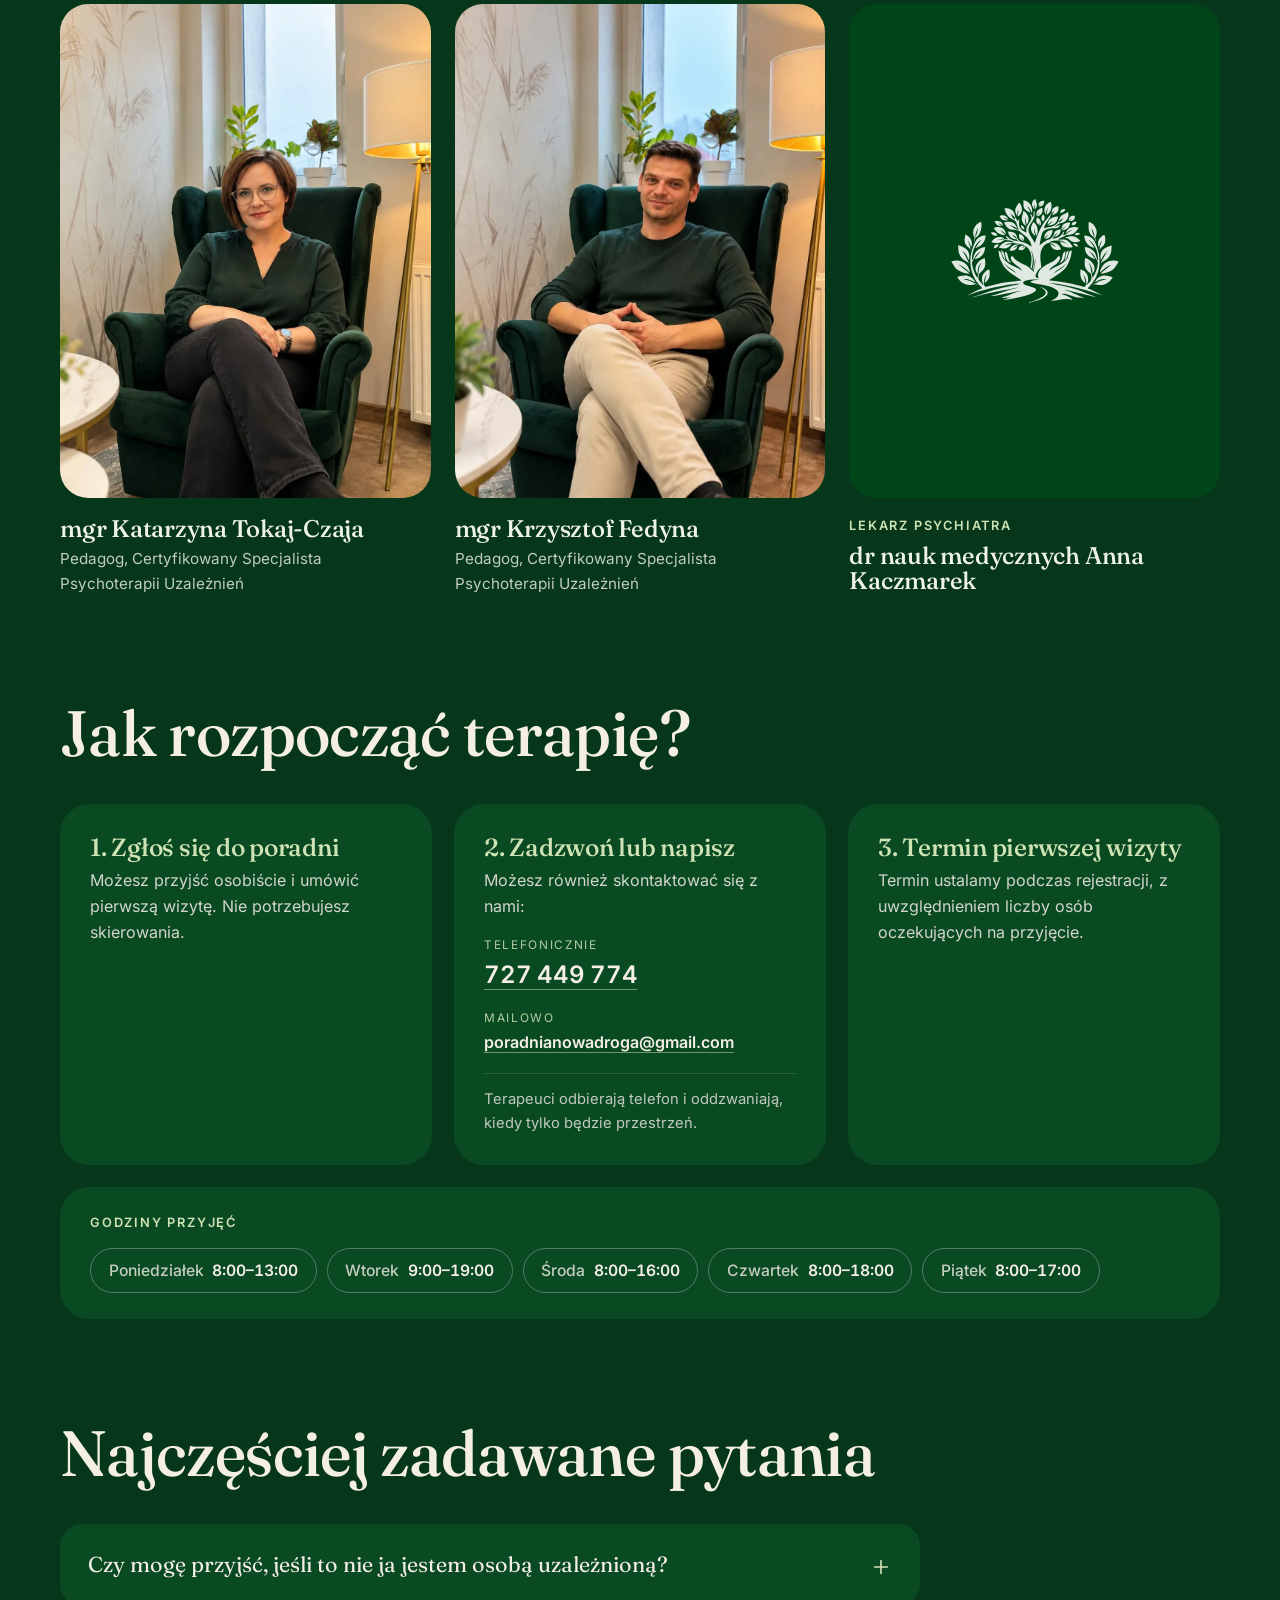
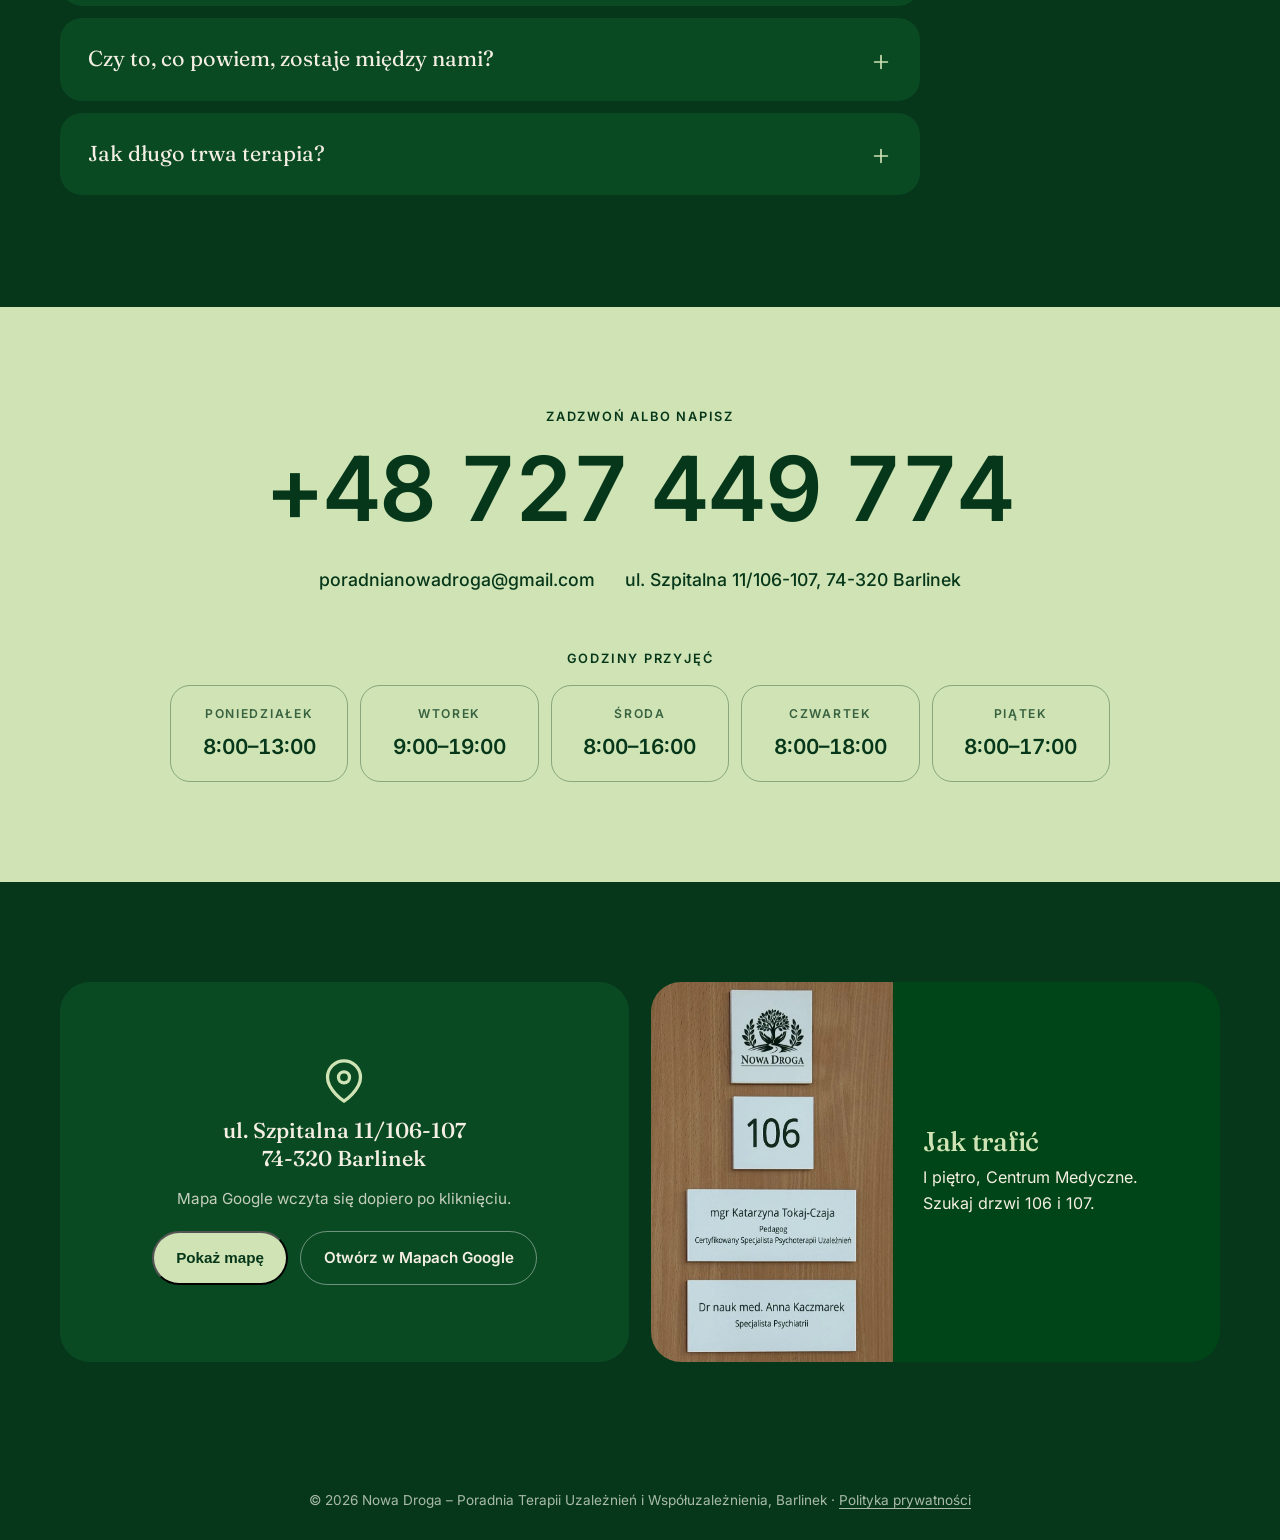
==== commit 624a6da5: "C2: czytelniejszy uklad karty Zadzwon lub napisz Co-Authored-By: Claude Sonnet 5.5 <noreply@anthropi" ====
--- a/index.html
+++ b/index.html
@@ -159,6 +159,11 @@
 .hrs b{display:block;font-weight:600;font-size:.76rem;letter-spacing:.14em;text-transform:uppercase;opacity:.75;margin-bottom:6px}
 .hrs span{font-family:var(--sans);font-weight:600;font-variant-numeric:lining-nums tabular-nums;font-size:1.3rem}
 .steps3 a{color:var(--lime);font-weight:600}
+.steps3 .cont{display:grid;gap:14px;margin:16px 0 18px}
+.steps3 .cont span{display:block;font-size:.74rem;letter-spacing:.14em;text-transform:uppercase;color:var(--lime);opacity:.85;margin-bottom:2px}
+.steps3 .cont a{color:var(--cream);text-decoration:none;font-size:1rem;overflow-wrap:anywhere;border-bottom:1px solid rgba(207,227,180,.5)}
+.steps3 .cont a.ph{font-size:1.5rem;font-weight:700;letter-spacing:-.01em;white-space:nowrap;font-variant-numeric:lining-nums tabular-nums}
+.steps3 .trio p.note{font-size:.92rem;opacity:.78;padding-top:14px;border-top:1px solid rgba(255,255,255,.14)}
 .hstrip{margin-top:22px;border-radius:30px;padding:26px 30px;background:var(--deep2);color:var(--cream)}
 .hstrip p.k{font-size:.8rem;letter-spacing:.14em;text-transform:uppercase;font-weight:600;color:var(--lime);margin-bottom:14px}
 .hstrip ul{display:flex;flex-wrap:wrap;gap:10px}
@@ -244,7 +249,9 @@
 <h2 class="big rv" style="color:var(--cream)">Jak rozpocząć terapię?</h2>
 <div class="trio" style="margin-top:0">
 <div class="rv"><h3>1. Zgłoś się do poradni</h3><p>Możesz przyjść osobiście i umówić pierwszą wizytę. Nie potrzebujesz skierowania.</p></div>
-<div class="rv"><h3>2. Zadzwoń lub napisz</h3><p>Możesz również skontaktować się z nami telefonicznie pod numerem <a href="tel:+48727449774">727 449 774</a> lub mailowo: <a href="mailto:poradnianowadroga@gmail.com">poradnianowadroga@gmail.com</a>. Terapeuci odbierają telefon i oddzwaniają, kiedy tylko będzie przestrzeń.</p></div>
+<div class="rv"><h3>2. Zadzwoń lub napisz</h3><p>Możesz również skontaktować się z nami:</p>
+<ul class="cont"><li><span>Telefonicznie</span><a class="ph" href="tel:+48727449774">727 449 774</a></li><li><span>Mailowo</span><a href="mailto:poradnianowadroga@gmail.com">poradnianowadroga@gmail.com</a></li></ul>
+<p class="note">Terapeuci odbierają telefon i oddzwaniają, kiedy tylko będzie przestrzeń.</p></div>
 <div class="rv"><h3>3. Termin pierwszej wizyty</h3><p>Termin ustalamy podczas rejestracji, z uwzględnieniem liczby osób oczekujących na przyjęcie.</p></div>
 </div>
 <div class="hstrip rv"><p class="k">Godziny przyjęć</p><ul><li><b>Poniedziałek</b><span>8:00–13:00</span></li><li><b>Wtorek</b><span>9:00–19:00</span></li><li><b>Środa</b><span>8:00–16:00</span></li><li><b>Czwartek</b><span>8:00–18:00</span></li><li><b>Piątek</b><span>8:00–17:00</span></li></ul></div>
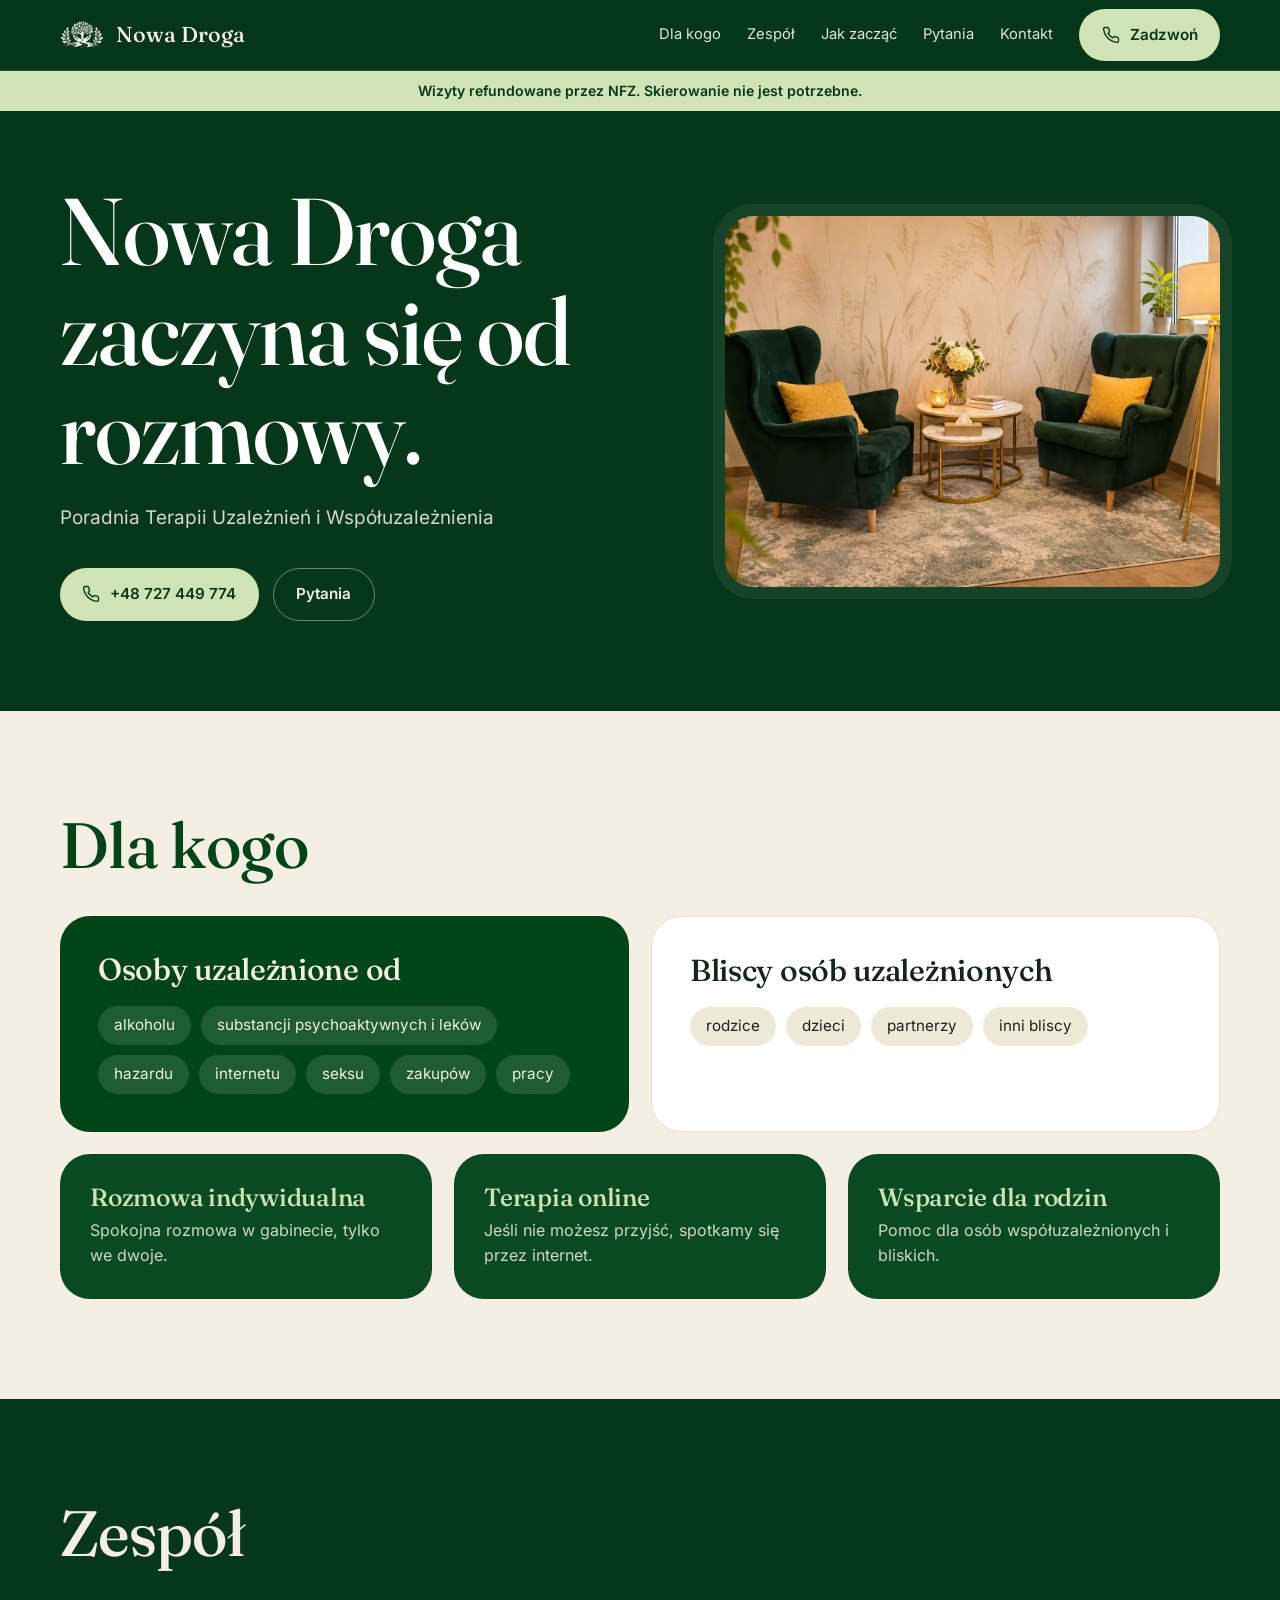
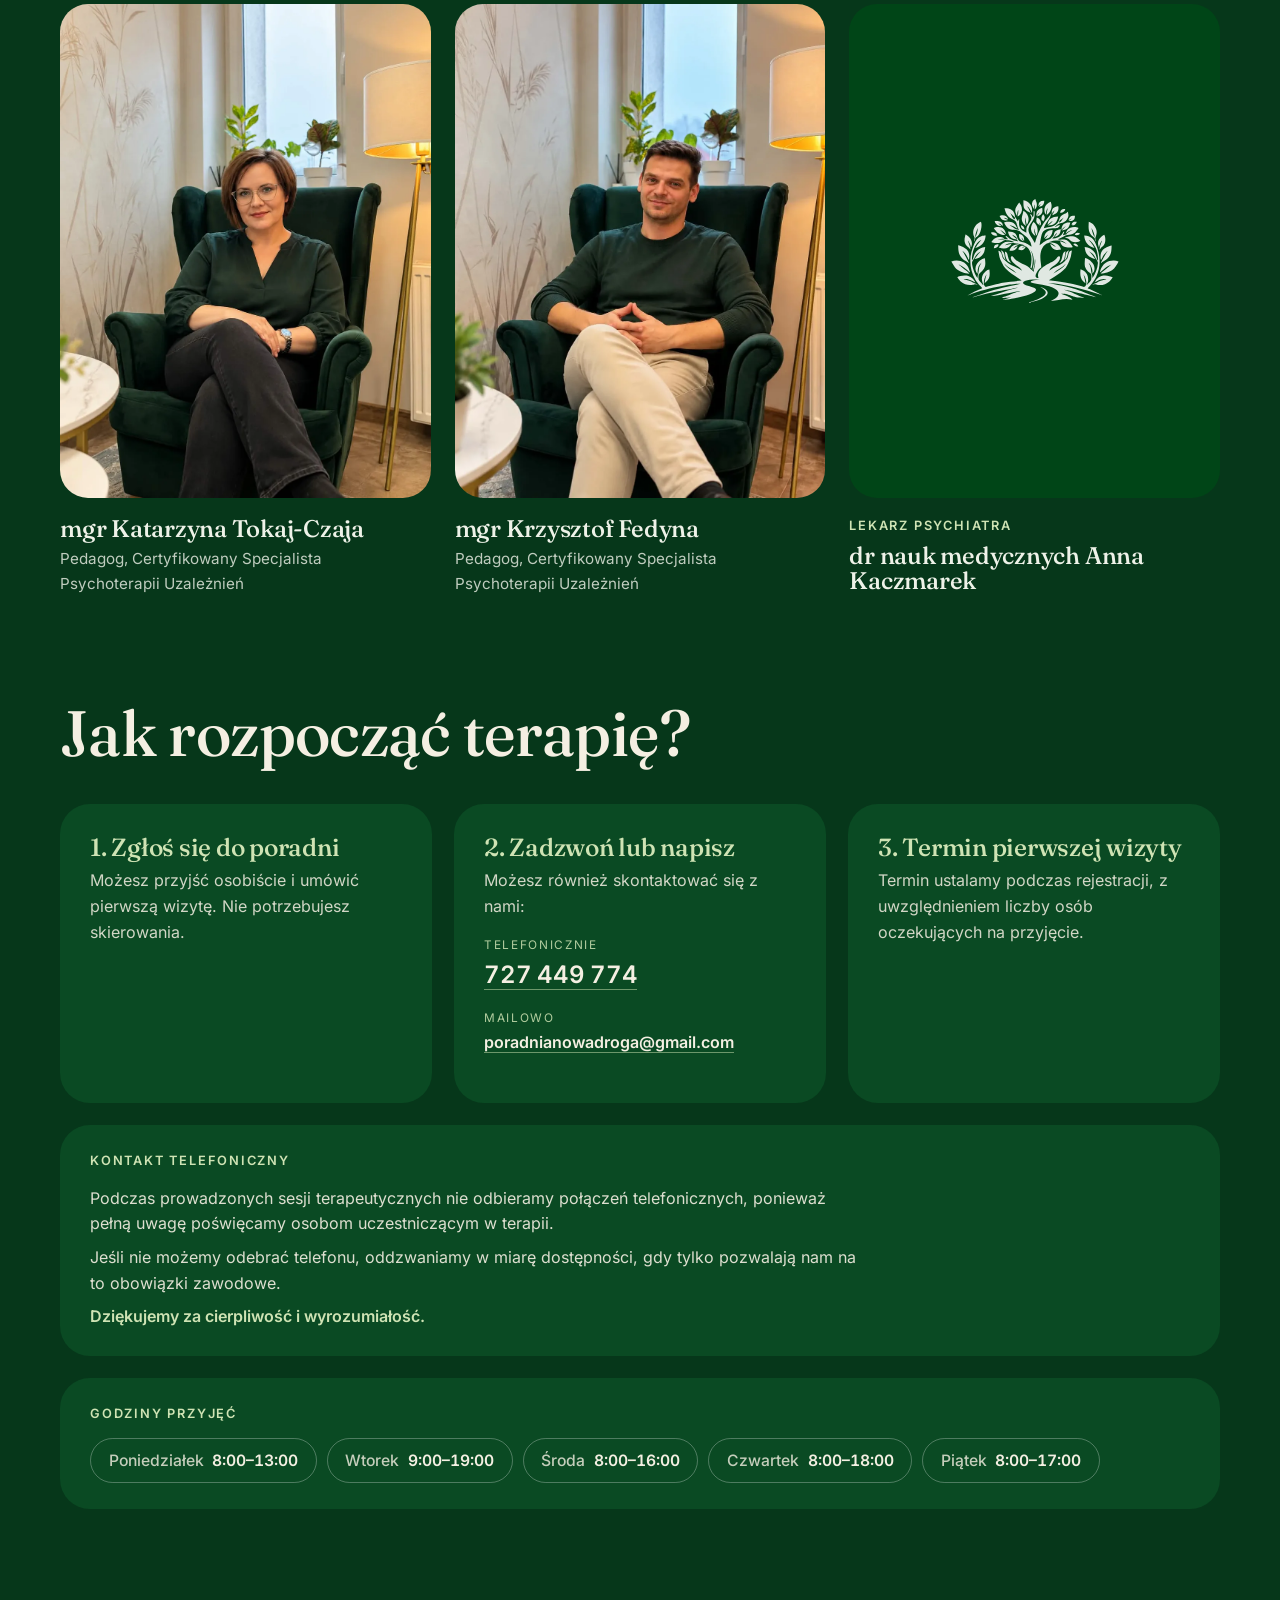
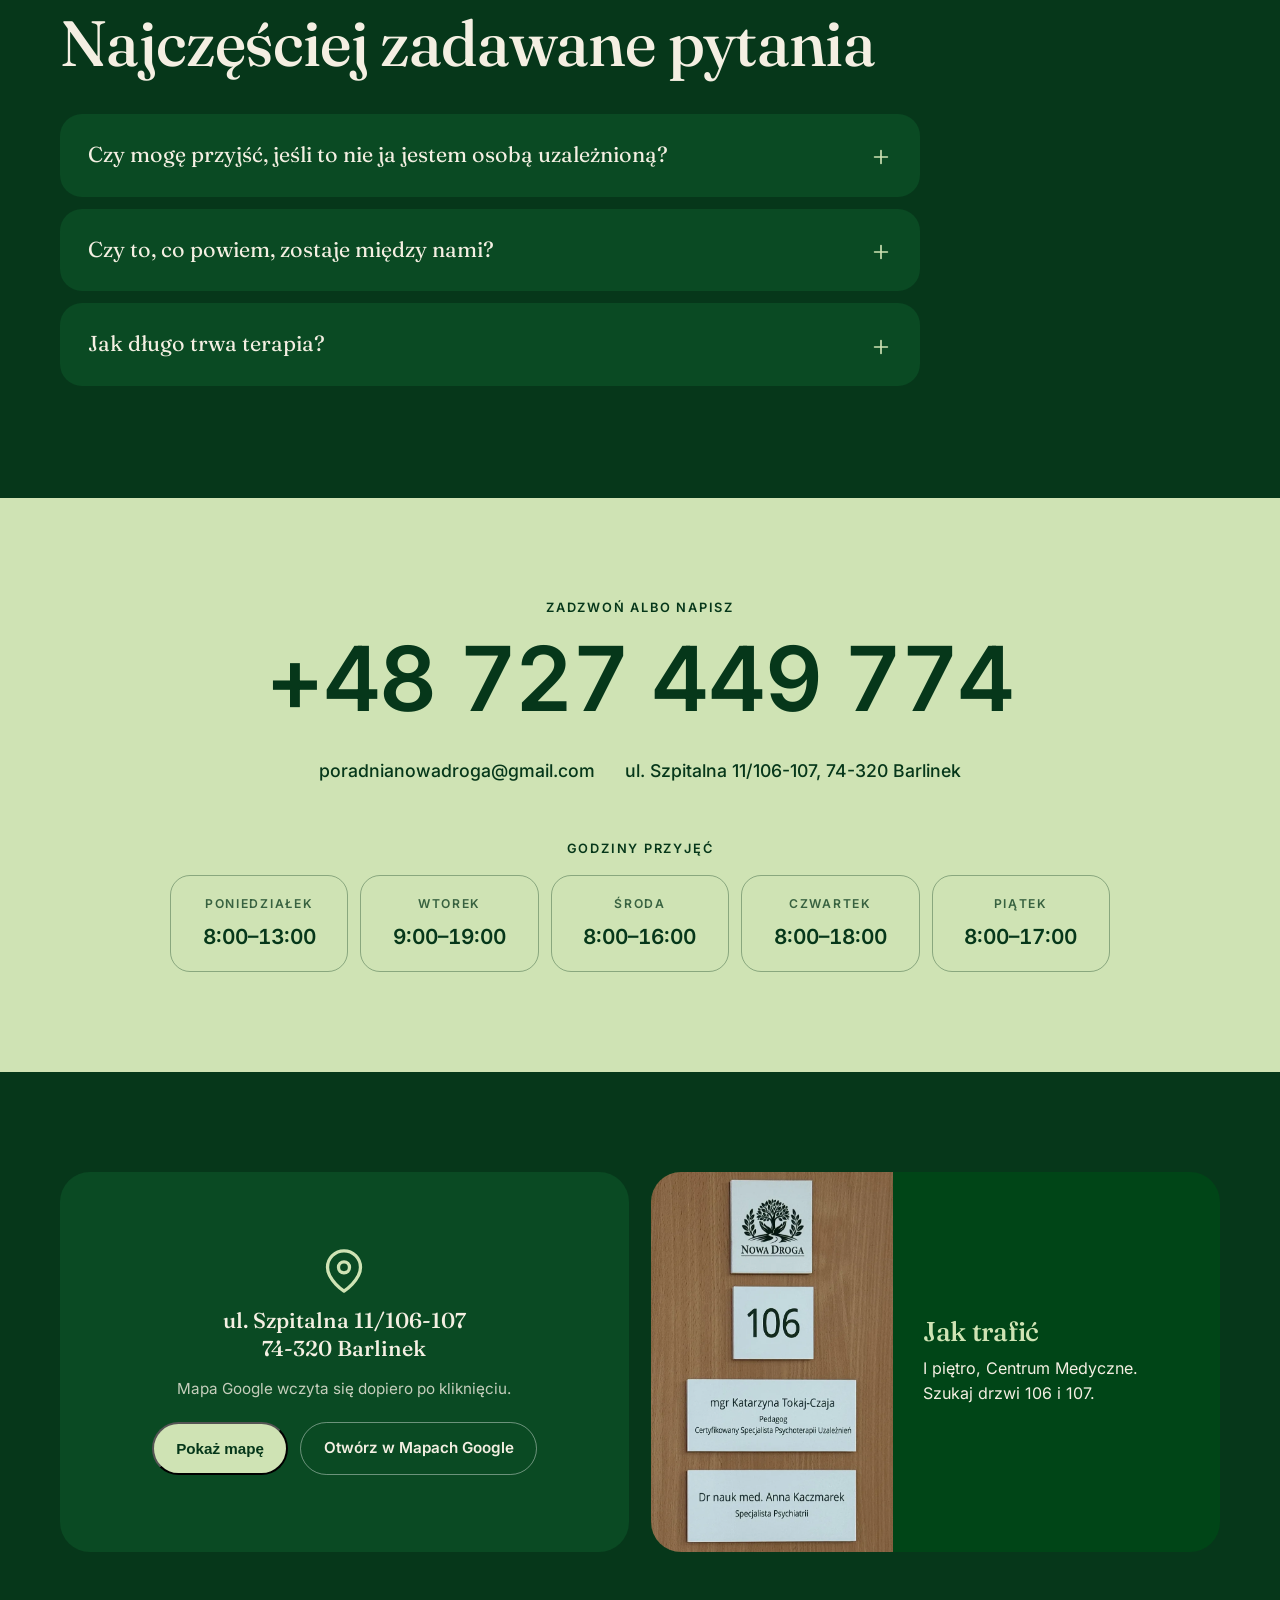
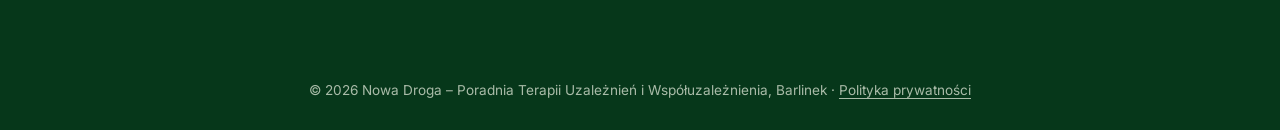
==== commit 0294670c: "C2: blok Kontakt telefoniczny - tekst od Katarzyny Co-Authored-By: Claude Sonnet 5.5 <noreply@anthro" ====
--- a/index.html
+++ b/index.html
@@ -166,6 +166,8 @@
 .steps3 .trio p.note{font-size:.92rem;opacity:.78;padding-top:14px;border-top:1px solid rgba(255,255,255,.14)}
 .hstrip{margin-top:22px;border-radius:30px;padding:26px 30px;background:var(--deep2);color:var(--cream)}
 .hstrip p.k{font-size:.8rem;letter-spacing:.14em;text-transform:uppercase;font-weight:600;color:var(--lime);margin-bottom:14px}
+.hstrip.pnote p:not(.k){opacity:.9;max-width:78ch;margin-bottom:8px}
+.hstrip.pnote p.th{color:var(--lime);font-weight:600;opacity:1;margin-bottom:0}
 .hstrip ul{display:flex;flex-wrap:wrap;gap:10px}
 .hstrip li{border:1px solid rgba(255,255,255,.28);border-radius:999px;padding:.55rem 1.1rem;font-size:.98rem}
 .hstrip b{font-weight:500;opacity:.8;margin-right:.55em}
@@ -250,10 +252,13 @@
 <div class="trio" style="margin-top:0">
 <div class="rv"><h3>1. Zgłoś się do poradni</h3><p>Możesz przyjść osobiście i umówić pierwszą wizytę. Nie potrzebujesz skierowania.</p></div>
 <div class="rv"><h3>2. Zadzwoń lub napisz</h3><p>Możesz również skontaktować się z nami:</p>
-<ul class="cont"><li><span>Telefonicznie</span><a class="ph" href="tel:+48727449774">727 449 774</a></li><li><span>Mailowo</span><a href="mailto:poradnianowadroga@gmail.com">poradnianowadroga@gmail.com</a></li></ul>
-<p class="note">Terapeuci odbierają telefon i oddzwaniają, kiedy tylko będzie przestrzeń.</p></div>
+<ul class="cont"><li><span>Telefonicznie</span><a class="ph" href="tel:+48727449774">727 449 774</a></li><li><span>Mailowo</span><a href="mailto:poradnianowadroga@gmail.com">poradnianowadroga@gmail.com</a></li></ul></div>
 <div class="rv"><h3>3. Termin pierwszej wizyty</h3><p>Termin ustalamy podczas rejestracji, z uwzględnieniem liczby osób oczekujących na przyjęcie.</p></div>
 </div>
+<div class="hstrip pnote rv"><p class="k">Kontakt telefoniczny</p>
+<p>Podczas prowadzonych sesji terapeutycznych nie odbieramy połączeń telefonicznych, ponieważ pełną uwagę poświęcamy osobom uczestniczącym w terapii.</p>
+<p>Jeśli nie możemy odebrać telefonu, oddzwaniamy w miarę dostępności, gdy tylko pozwalają nam na to obowiązki zawodowe.</p>
+<p class="th">Dziękujemy za cierpliwość i wyrozumiałość.</p></div>
 <div class="hstrip rv"><p class="k">Godziny przyjęć</p><ul><li><b>Poniedziałek</b><span>8:00–13:00</span></li><li><b>Wtorek</b><span>9:00–19:00</span></li><li><b>Środa</b><span>8:00–16:00</span></li><li><b>Czwartek</b><span>8:00–18:00</span></li><li><b>Piątek</b><span>8:00–17:00</span></li></ul></div>
 </div></section>
 
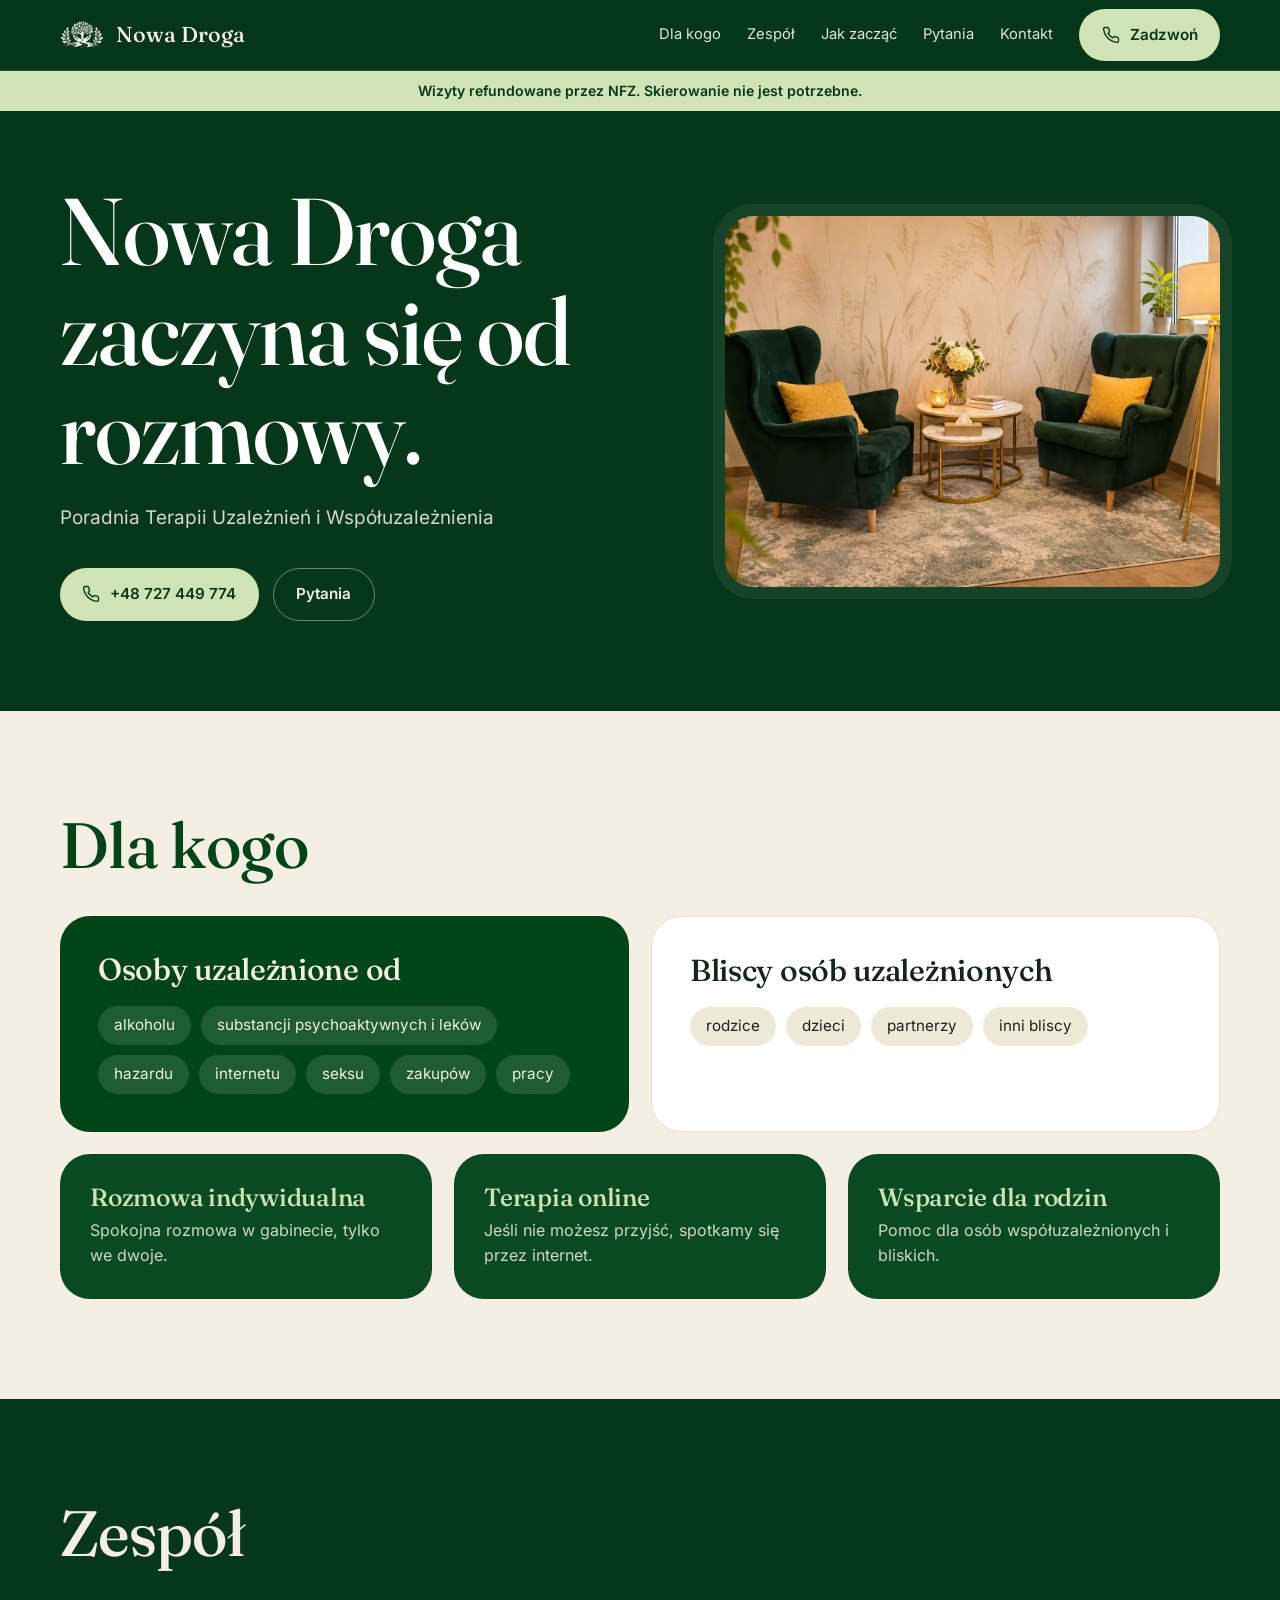
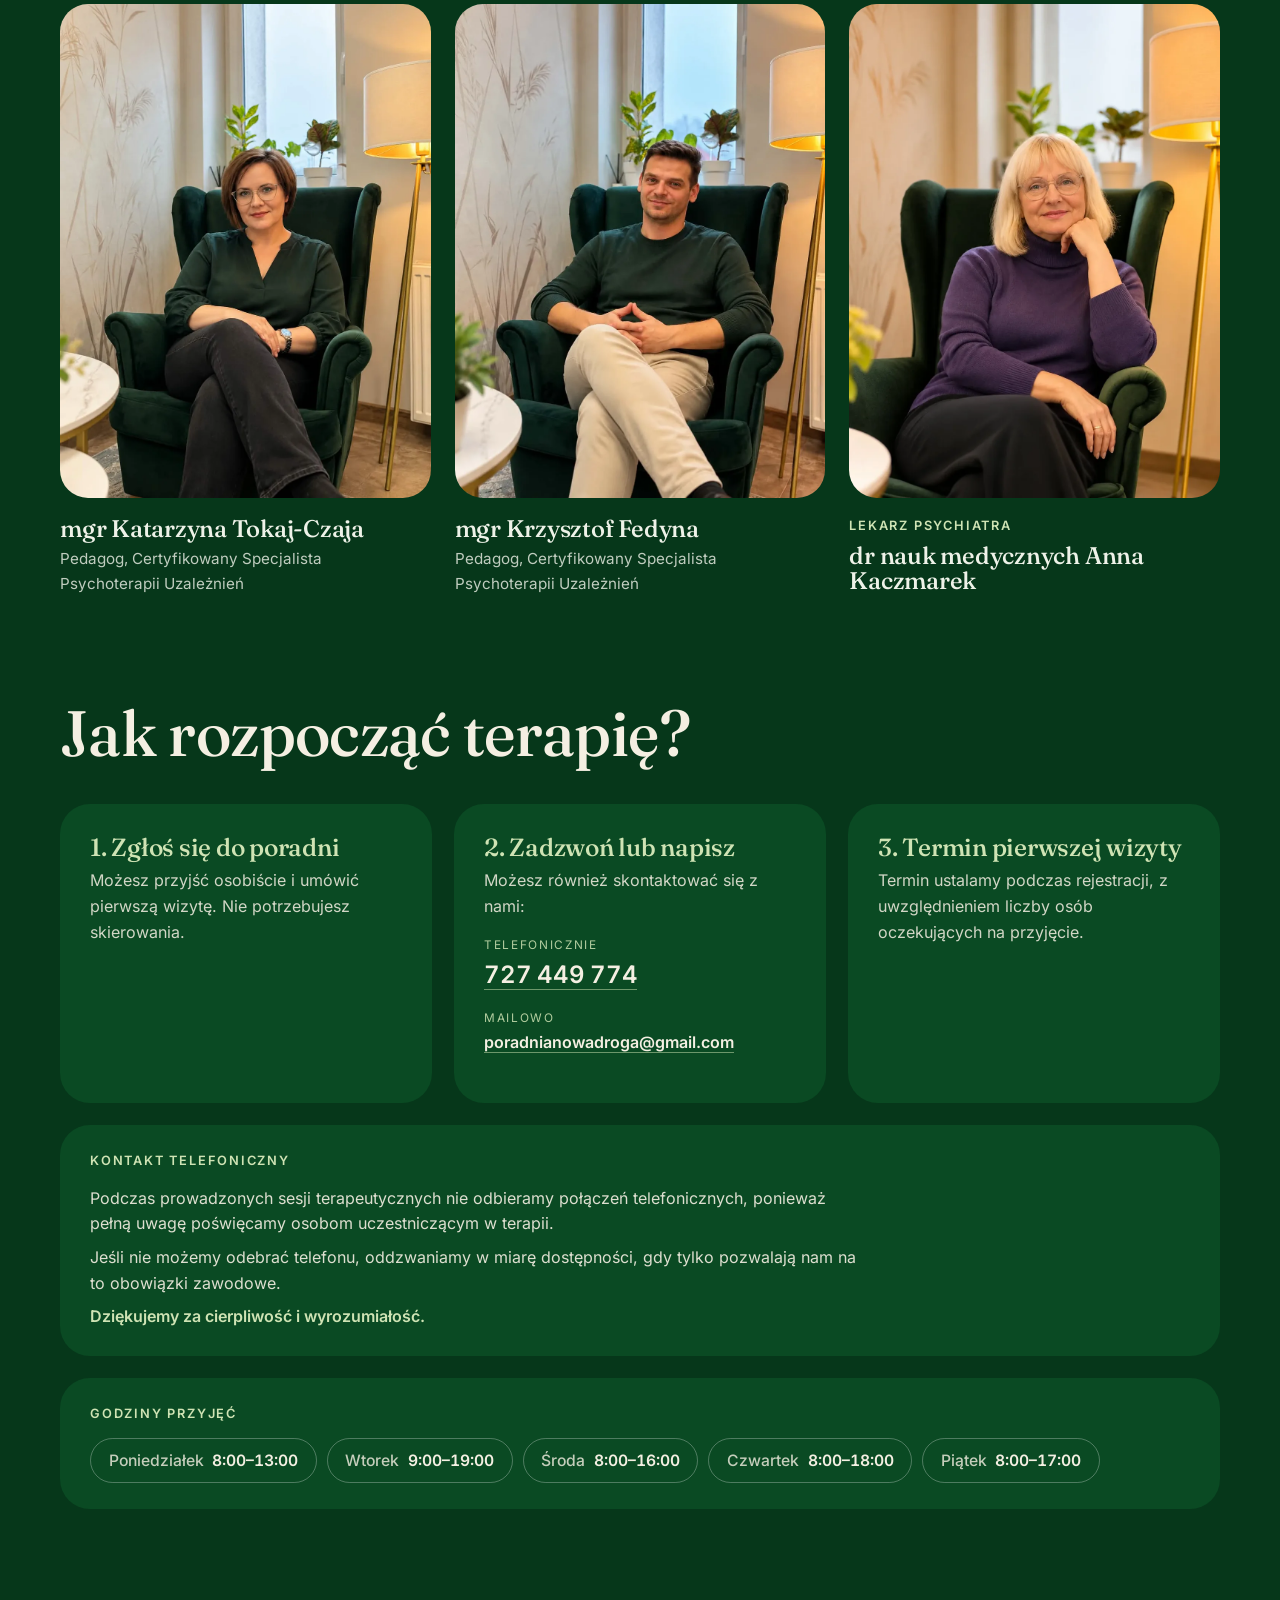
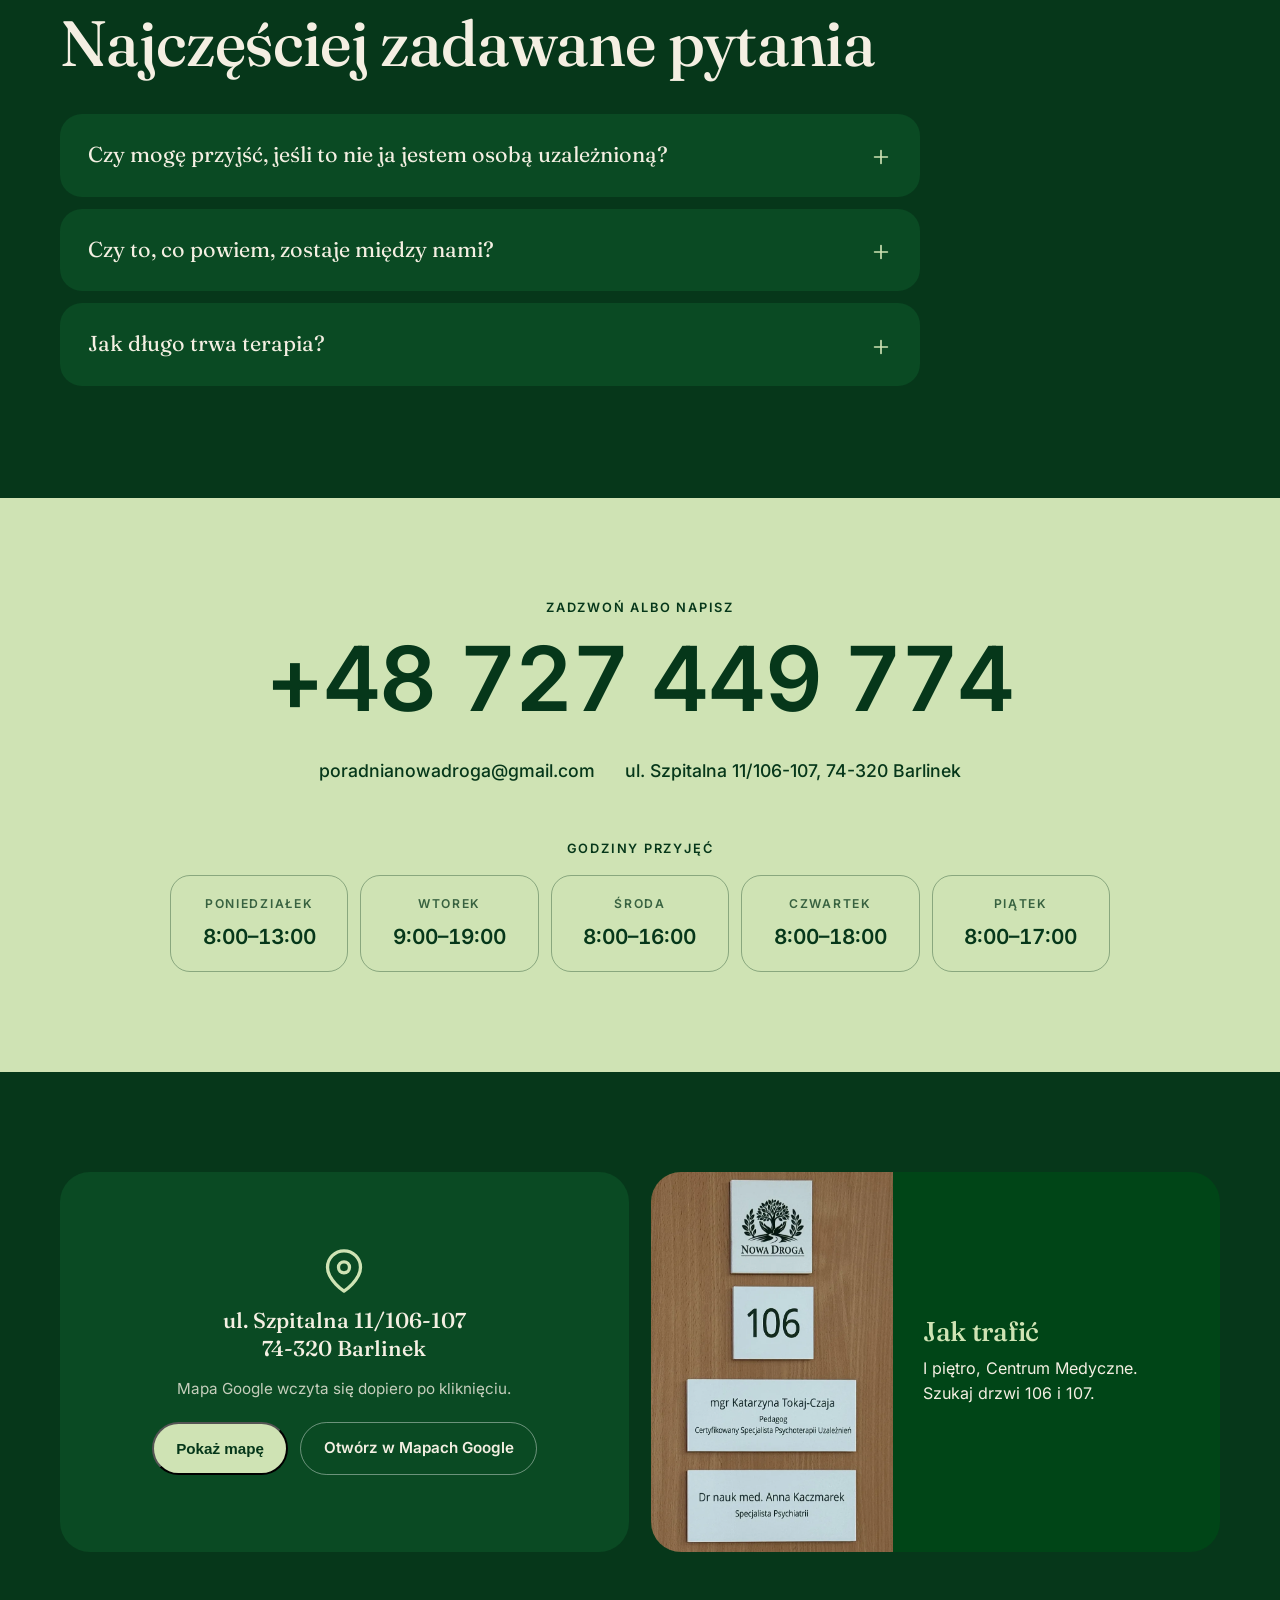
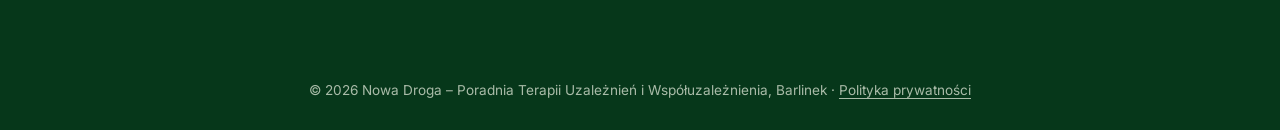
==== commit 6d90a914: "C2: zdjecie Ani, poprawione sciezki ikon w manifescie Co-Authored-By: Claude Sonnet 5.5 <noreply@ant" ====
--- a/index.html
+++ b/index.html
@@ -244,7 +244,7 @@
 <h2 class="big rv" style="color:var(--cream)">Zespół</h2>
 <div class="tgrid"><article class="person rv"><div class="pic"><img src="src/zdjecia/kasia.webp" width="1000" height="1333" alt="Katarzyna Tokaj-Czaja w fotelu w gabinecie poradni" loading="lazy" decoding="async"></div><h3>mgr Katarzyna Tokaj-Czaja</h3><p>Pedagog, Certyfikowany Specjalista Psychoterapii Uzależnień</p></article>
 <article class="person rv"><div class="pic"><img src="src/zdjecia/krzysiek.webp" width="1000" height="1333" alt="Krzysztof Fedyna w fotelu w gabinecie poradni" loading="lazy" decoding="async"></div><h3>mgr Krzysztof Fedyna</h3><p>Pedagog, Certyfikowany Specjalista Psychoterapii Uzależnień</p></article>
-<article class="person rv"><div class="pic ph"><div class="mk mk-znak"></div></div><p class="role">Lekarz psychiatra</p><h3>dr nauk medycznych Anna Kaczmarek</h3></article></div>
+<article class="person rv"><div class="pic"><img src="src/zdjecia/ania.webp" width="1000" height="1333" alt="Anna Kaczmarek w fotelu w gabinecie poradni" loading="lazy" decoding="async"></div><p class="role">Lekarz psychiatra</p><h3>dr nauk medycznych Anna Kaczmarek</h3></article></div>
 </div></section>
 
 <section class="s steps3" id="terapia" style="padding-top:0"><div class="wrap">
